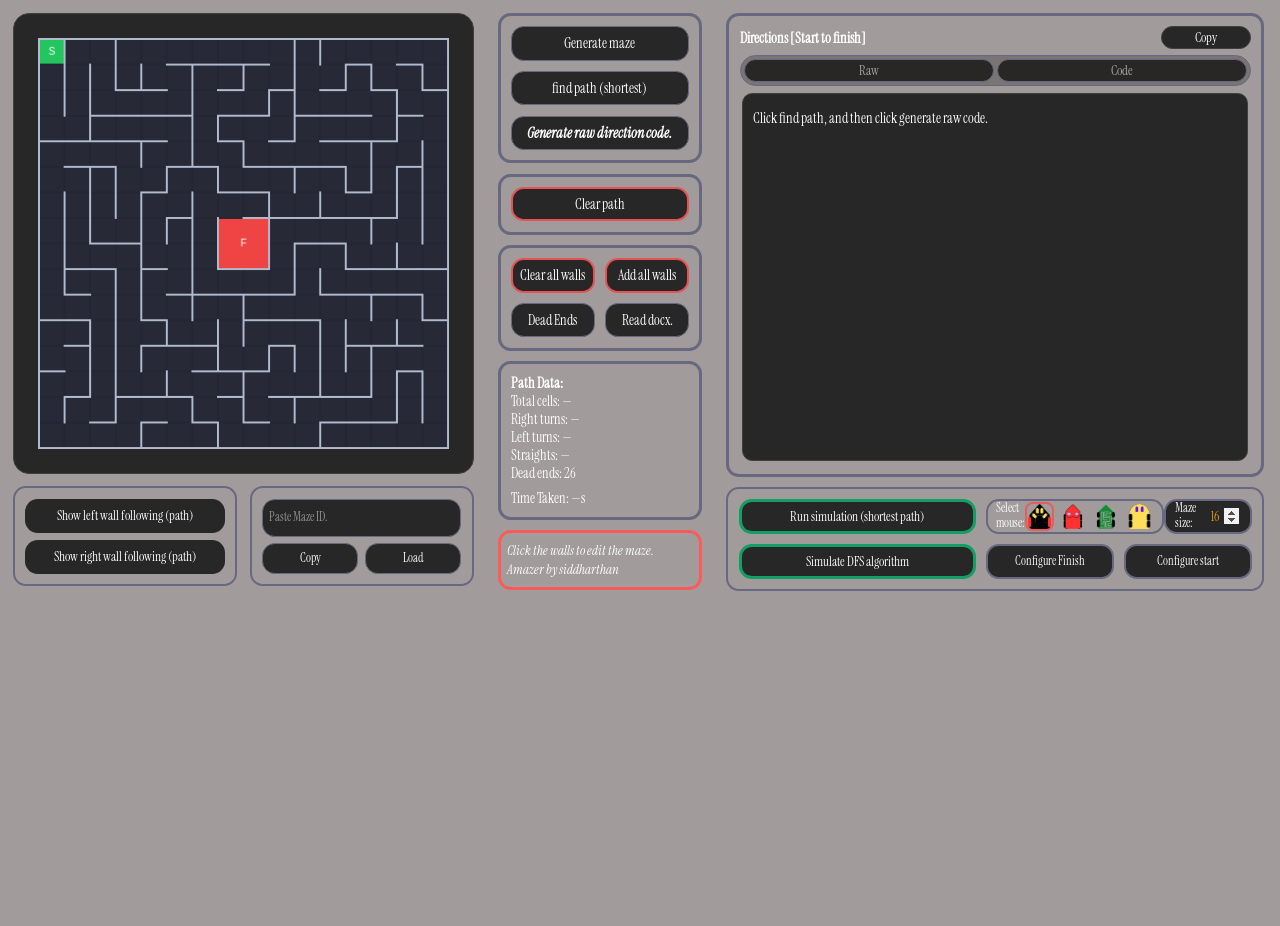
==== index.html @ bfee351d "(commit89) Added MazeSize function to allow the user to change the size of the maze." ====
<html>
<head>
    <title>Amazer</title>
    <link rel="preconnect" href="https://fonts.googleapis.com">
    <link rel="preconnect" href="https://fonts.gstatic.com" crossorigin>
    <link href="https://fonts.googleapis.com/css2?family=Instrument+Serif:ital@0;1&display=swap" rel="stylesheet">
    <style>
        body 
        {
            margin: 0;
            padding: 1vw;
            font-family: sans-serif;
            background: #a19b9b;
            height: 100vh;
            overflow: hidden;
            /* cursor: url(photos/cursor/cursor.cur), auto; */
        }

        .box 
        {
            width: 36vw;
            height: 36vw;
            aspect-ratio: 1;
            /* margin-left: 2rem; */
            border-radius: 16px;
            border: 1px solid #3f3f3f;
            background: #272727;
            padding: 1.5rem;
            box-sizing: border-box;
            display: flex;
            align-items: center;
            justify-content: center;
            /* cursor: crosshair; */
            color: #a1f06c;
        }

        canvas
        {
            cursor: crosshair;
        }

        .btn-group
        {
            display: flex;
            flex-direction: column;
            gap: 0.8vw;
            border: 3px solid #686981;
            border-radius: 1vw;
            padding: 0.8vw;
        }

        button 
        {
            width: 100%;
            height: 2.7vw; /* adjusted================================= */


            margin-right: 0;
            border-radius: 1vw;
            color: rgb(255, 255, 255);
            font-size: 1.1vw;
            font-family: Instrument Serif; 
            border: 1px solid #686981;
            background: #272727;
        }

        button:hover 
        {
            cursor: pointer;
            background: #242323;
        }

        .layout 
        {
            display: flex;
            flex-direction: row;
            align-items: flex-start;
            gap: 24px;
        }

        .side 
        {
            display: flex;
            flex-direction: column;
            flex-shrink: 0;
            gap: 0.8vw;
            width: 16vw; 
        }
        .info-box
        {
            color: #ffffff;
            font-family: Instrument Serif;
            font-size: 1.1vw;
            border: 3px solid #686981;
            border-radius: 1vw;
            padding: 0.8vw;
            /* display: flex; */
            /* justify-content: space-between; */
        }
        .dir-box
        {
            color: #ffffff;
            font-family: Instrument Serif;
            font-size: 1.1vw;
            border: 3px solid #686981;
            border-radius: 1vw;
            padding: 0.8vw;
            width: 42vw;
            height: 20vw; 
            overflow-y: auto;
            display: flex;
            flex: 1;
            min-width: 0;
            flex-direction: column;
            box-sizing: border-box;
            /* max-height: 80vh; */
            align-self: flex-start;
        }

        .dir-toggle
        {
            display:flex;
            background: #30303059;
            border-radius: 20px;
            border: 1px solid #686981;
            padding: 3px;
            gap: 3px;
            margin-top: 0.5vw;
        }

        .toggle-btn
        {
            flex: 1;
            height: 1.8vw;
            font-size: 1vw;
            border-radius: 20px;
            border: 1px solid #686981;
            background:#292626;
            color: #aaaaaafb;
            cursor: pointer;
        }
        /* .toggle-btn.active
        {
            background: #353433;
            color: #ffffff;
        } */

        .dir-inner
        {
            margin: 0.5vw 0.2vw 0.2vw 0.2vw;
            border: 1px solid #3f3f3f;
            border-radius: 0.8vw;
            padding: 0.8vw;
            /* height: 26vw; */
            flex: 1;
            overflow-y: auto;
            line-height: 2;
            min-height: 27vw;
            max-height: 27vw;
            background: #272727;
        }

        .copy-btn
        {
            height: 1.8vw;
            width: 7vw;
            font-size: 1vw;
            font-family: Instrument Serif;
            border-radius: 967px;
            border: 1px solid #3f3f3f;
            background:#272727;
            color: #ffffff;
            cursor: pointer;
            margin-right:0;
        }
        .copy-btn:hover
        {
            background: #292626;
        }

        .box
        {
          width: 36vw;
          height: 36vw;
        }

        .bottom-box
        {
            width: auto;
            height: auto;
            border-radius: 1vw;
            border: 2px solid #686981;
            background: #27272700;
            color: #ffffff;
            font-family: Instrument Serif;
            font-size: 1.1vw;
            padding: 0.8vw;
            box-sizing: border-box;
            margin-left: 0;
            display: flex;
            flex-direction: column;
            flex: 1;
            gap: 0.5vw;
        }

        .mazeid-box
        {
            display: flex;
            gap: 0.2vw;
            /* flex-direction: column; */
            align-items: center;
        }

        .mazeid-buttons
        {
            display: flex;
            gap: 0.5vw;
            width: 100%;
        }
        .mazeid-buttons .mazebtn
        {
            flex: 1;
        }

        #mazeIdInput
        {
            flex: 1;
            padding: 0.5vw;
            background: #272727;
            border: 1px solid #686981;
            border-radius: 1vw;
            color: #ffffff;
            font-family: Instrument Serif;
            font-size: 0.9vw;
            box-sizing: border-box;
        }
        #mazeidinput::placeholder
        {
            color: #949494;
        }
        .mazebtn
        {
            height: 2.4vw ;
            padding: 0 0.8vw;
            background:#272727;
            border: 1px solid #686981;
            border-radius:1vw;
            color: #ffffff;
            font-size: 0.9vw;
            cursor: pointer;
            white-space: mowrap;
        }
        .mazebtn:hover
        {
            color: #cec9c9;
            background: #2b2929;
        }

        .mouseSelect
        {
           width: 100%;
           height: auto;
           min-height: 2.7vw;
           max-height: 2.7vw;
           border: 2px solid #686981;
           border-radius: 1vw;
           display: flex;
           align-items:center;
           justify-content: space-between;
           padding: 0.4vw 0.6vw;
           box-sizing: border-box;
           font-family: Instrument Serif;
           font-size: 0.9vw;
           color: white;
        }

        .mazeSizeBox
        {
            flex:1;
            height: 2.7vw;
            border: 2px solid #686981;
            border-radius: 1vw;
            display: flex;
            align-items: center;
            justify-content: space-between;
            padding: 0.4vw 0.7vw;
            box-sizing: border-box;
            font-family: Instrument Serif;
            font-size: 0.9vw;
            color: white;
            background: #272727;
        }
        #mazeSizeInput
        {
            width: 3.5vw;
            background: transparent;
            border: none;
            outline: none;
            color: #eca221;
            font-family: Instrument Serif;
            font-size: 1vw;
            text-align: center;
        }

        #mazeSizeInput
        {
            width: 3.5vw;
            background: transparent;
            border: none;
        }

        #mazeSizeInput::-webkit-inner-spin-button, #mazeSizeInput::-webkit-outer-spin-button
        {
            opacity: 1;
        }

        .mouse-options
        {
            display: flex;
            gap: 0.3vw;
        }

        .mouse-option
        {
            height: 2vw;
            width: 2vw;
            object-fit: contain;
            border-radius: 0.5vw;
            border: 2px solid #27272700;
            cursor: pointer;
            background: #a19b9b00;
            /* box-sizing: border-box; */
        }

        .mouse-option:hover
        {
            border: 2px solid #7c7c91;
        }
        
        .mouse-option.active
        {
             border: 2px solid #e75d5d; 
             border-radius: 0.6vw; 
            /* height: 4vw; */
            /* width: 4vw; */
            /* border-bottom: 3px solid #e75151; */
        }

    </style>
</head>

<body>
    <div class="layout">
       <div style="display: flex; flex-direction: column; gap: 1vw;">
        <div class="box">
            <canvas id="cv"></canvas>
        </div>
        <div style="display: flex; flex-direction: row; gap: 1vw;">
            <div class="bottom-box" style="flex: 1;">
                <button onclick="stopDFS = true; pathCells=[]; isanimating = false; simulateLeftwallFollowingAlgorithm()" style="width: 100%; font-size: 1vw; border: none; color: #ffffff; background:#272727; ">Show left wall following (path)</button>
                <button onclick="stopDFS = true; pathCells=[]; isanimating = false; simulateRightwallFollowingAlgorithm()" style="width: 100%; font-size: 1vw; border: none; color: #ffffff; background:#272727; ">Show right wall following (path)</button>
                <!-- <button onclick="runPathAnime()" style="width: 100%; font-size: 1vw; border: none; color: #ffffff; background:#272727; ">Run simulation (shortest path)</button> -->
            </div>
            <div class="bottom-box" style="flex: 1;">
                <input type="text" id="mazeIdInput" placeholder="Paste Maze ID." style="width: 100%; padding: 0.5vw; background: #272727; border: 1px solid #686981; border-radius: 1vw; color: #ffffff; font-family: Instrument Serif; font-size: 0.9vw; box-sizing: border-box;">
                <div style="display: flex; gap: 0.5vw; border-radius: 1vw;">
                    <button class="mazebtn" onclick="copymazeID()" style="flex: 1;">Copy</button>
                    <button class="mazebtn" onclick="loadmazeID()" style="flex: 1;">Load</button>
                </div>
            </div>
        <!-- </div> -->
       </div>
        </div>
        <div class="side">

        <div class= "btn-group">
            <button onclick="stopDFS = true; resetStats(); generate() ">Generate maze</button>
            <button onclick="stopDFS = true; leftFollowPath=[]; solve()">find path (shortest)</button>
            <button onclick="showDirections(dirMode)"><b><i>Generate raw direction code.</i></b></button>
        </div>

        <div class = "btn-group">    
            <button style="border: 2px solid #e75151" onclick="pathCells=[]; stopDFS = true; isanimating = false; animationPathind = 0; leftFollowPath= []; resetStats(); draw();">Clear path</button>
        </div>

        <div class="btn-group">  
            <div style="display:grid; grid-template-columns:1fr 1fr; gap:0.8vw;">
               <button style="width:100%; min-width:0; border: 2px solid #e75151;" onclick="stopDFS = true; clearAllWalls()">Clear all walls</button>
               <button style="width:100%; min-width:0; border: 2px solid #e75151" onclick="stopDFS = true; addAllWalls()">Add all walls</button>
               <button style="width:100%; min-width:0;" onclick="stopDFS = true; toggleDeadEnds()">Dead Ends</button>
               <button style="width:100%; min-width:0;" onclick="window.open('https://github.com/siddharthan-pradeep07/Amazer/blob/main/README.md', '_blank')">Read docx.</button>
            </div>
        </div>

            <div class="info-box">
                <B>Path Data:</B>
                <div>Total cells:<span id="sCells"> —</span></div>
                <div>Right turns:<span id="sRight"> —</span></div>
                <div>Left turns:<span id="sLeft"> —</span></div>
                <div>Straights:<span id="sStraight"> —</span></div>
                <div>Dead ends: <span id="sDeadEnds"> —</span></div>
                <div style=" padding-top: 0.5vw">Time Taken: <span id="sTime">—</span>s</div>
            </div>

        <div class="info-box" style="padding: 0.5vw; font-size: 1vw; border: 3px solid #ff5a5a;">  
            <p style="margin: 0.2vw 0;"><i>Click the walls to edit the maze.</i></p>
            <p style="margin: 0.2vw 0;"><i>Amazer by siddharthan</i></p>
        </div>

        </div>

       <div style="display: flex; flex-direction: column; gap: 0.8vw;">
           <div class="dir-box" id="dirbox">
             <div style="display:flex; justify-content:space-between; align-items:center;">
                 <b>Directions [Start to finish]</b>
                 <button class="copy-btn" onclick="copyDirections()">Copy</button>
             </div>
             <div class="dir-toggle">
                <button class="toggle-btn active" id="btnRaw" onclick= "switchMode('raw')">Raw</button>
                <button class="toggle-btn" id="btnCode" onclick= "switchMode('code')">Code</button>
             </div>
             <div class="dir-inner" id="dirContent">
                Click find path, and then click generate raw code.
            </div>
           </div>

           <div class="bottom-box" style="flex: 0; width: 42vw;">
               <div style="display: grid; grid-template-columns: 1fr 1fr; gap: 0.8vw;">
                    <button onclick="runPathAnime(); stopDFS = true;" style="width: 100%; font-size: 1vw; border: 3px solid #129e64; color: #ffffff; background:#272727; height: 2.7vw; border-radius: 1vw;">Run simulation (shortest path)</button>
                    <!-- <button onclick="" style="width: 100%; font-size: 1vw; border: 2px solid #686981; color: #ffffff; background:#27272700; height: 2.7vw; border-radius: 1vw;">Maze size:</button> -->
                     <div style = "display:flex; gap:0.8;">
                     <div class="mouseSelect" style="flex:1;">
                        <span>Select mouse:</span>
                        <div class="mouse-options">
                            <img src="photos/mice_images/mousev3.png" class="mouse-option active" onclick="selectMouse(0)">
                            <img src="photos/mice_images/mousev4.png" class="mouse-option" onclick="selectMouse(1)">
                            <img src="photos/mice_images/mousev2.png" class="mouse-option" onclick="selectMouse(2)">
                            <img src="photos/mice_images/mousev1.png" class="mouse-option" onclick="selectMouse(3)">
                        </div>
                     </div>

                     <div class="mazeSizeBox">
                        <span>Maze size:</span>
                        <input 
                           type="number"
                           id="mazeSizeInput"
                           min="3"
                           max="20"
                           value="16"
                           onchange="updateMazeSize(this.value)">
                     </div>
                     </div>

                    <button onclick="simulateBFS()" style="width: 100%; font-size: 1vw; border: 3px solid #129e64; color: #ffffff; background:#272727; height: 2.7vw; border-radius: 1vw;">Simulate DFS algorithm</button>
                    <!-- <button onclick="toggleConfigureFinishCells(); resetStats();" style="width: 100%; font-size: 1vw; border: 2px solid #686981; color: #ffffff; background:#272727; height: 2.7vw; border-radius: 1vw;" id="configFinishBtn">Configure finish cells.</button>f -->
                    <div style="display:flex; gap:0.8vw;">
                        <button onclick="toggleConfigureFinishCells(); resetStats();" style="flex:1; font-size: 0.9vw; border: 2px solid #686981; color: #ffffff; background: #272727; height: 2.7vw; border-radius: 1vw;" id ="configFinishBtn">Configure Finish</button>
                        <button onclick="toggleConfigureStartCell(); resetStats();" style="flex:1; font-size: 0.9vw; border: 2px solid #686981; color: #ffffff; background:#272727; height: 2.7vw; border-radius: 1vw;" id="configStartBtn">Configure start</button>
                    </div> 
                </div>
            </div> 
       </div>

    </div>

    <script>
        let N = 16;
        const CELL = 26, W = 2;
        const SZ = N * CELL + W;
        const cv = document.getElementById('cv');
        cv.width = SZ; cv.height = SZ;
        const ctx = cv.getContext('2d');

        function resize() 
        {
            const box = cv.parentElement;
            const style = getComputedStyle(box);
            const padX = parseFloat(style.paddingLeft) + parseFloat(style.paddingRight);
            const padY = parseFloat(style.paddingTop) + parseFloat(style.paddingBottom);
            const size = Math.min(box.clientWidth - padX, box.clientHeight - padY);
            cv.style.width = size + 'px';
            cv.style.height = size + 'px';
        }

        resize();
        window.addEventListener('resize', resize);

        const hWalls = Array.from({ length: N + 1 }, () => Array(N).fill(true));
        const vWalls = Array.from({ length: N }, () => Array(N + 1).fill(true));

        let pathCells = [];

        function solve() {
            isanimating = false;
            animationPathind = 0;
            const finish = usingCustomFinish ? finishCells : defaultFinishCells;
            const prev = Array.from({ length: N }, () => Array(N).fill(null));
            const seen = Array.from({ length: N }, () => Array(N).fill(false));
            const q = [[startCell[0], startCell[1]]];
            seen[startCell[0]][startCell[1]] = true;

            while (q.length) {
                const [r, c] = q.shift();
                if (finish.has(r * N + c)) {
                    const path = [];
                    let cur = [r, c];
                    while (cur) 
                    {
                        path.unshift(cur); cur = prev[cur[0]][cur[1]];
                    }
                    pathCells = path;
                    
                    const s = analyzePathStats(path);
                    document.getElementById('sCells').textContent = path.length;
                    document.getElementById('sRight').textContent = s.right;
                    document.getElementById('sLeft').textContent = s.left;
                    document.getElementById('sStraight').textContent = s.straight;
                    time();
                    draw();
                    return;
                }
                for (const [nr, nc, open] of 
                [
                    [r - 1, c, !hWalls[r][c]],
                    [r + 1, c, !hWalls[r + 1][c]],
                    [r, c - 1, !vWalls[r][c]],
                    [r, c + 1, !vWalls[r][c + 1]],
                ]) {
                    if (nr < 0 || nr >= N || nc < 0 || nc >= N || !open || seen[nr][nc]) continue;
                    seen[nr][nc] = true; prev[nr][nc] = [r, c]; q.push([nr, nc]);
                }
            }
            pathCells = [];
            draw();
        }

            let dirMode = 'raw';

            function switchMode(mode)
            {
                dirMode = mode;
                document.getElementById('btnRaw').classList.toggle('active', mode === 'raw');
                document.getElementById('btnCode').classList.toggle('active', mode === 'code');
                showDirections(dirMode);
            }

            function showDirections(mode)
            {
                if (pathCells.length < 2)
                {
                    document.getElementById('dirContent').innerHTML = 'First click "find path (shortest)" ';
                    return;
                }
                const tm =
                {
                    N: { E: 'right', W: 'left', N: 'straight', S: 'straight' },
                    E: { S: 'right', N: 'left', E: 'straight', W: 'straight' },
                    W: { N: 'right', S: 'left', W: 'straight', E: 'straight' },
                    S: { W: 'right', E: 'left', S: 'straight', N: 'straight' },
                };

                function dir(a, b) 
                {
                    const dr = b[0]-a[0], dc = b[1]-a[1];
                    return dr<0?'N':dr>0?'S':dc>0?'E':'W';
                }
                const steps = ['straight'];
                   for (let i = 1; i < pathCells.length - 1; i++) 
                {
                   const d1 = dir(pathCells[i-1], pathCells[i]);
                   const d2 = dir(pathCells[i], pathCells[i+1]);
                   steps.push(tm[d1]?.[d2] || 'straight');
                }
                steps.push('straight');


                if(mode=== 'raw')
                {
                    const raw = steps.map((s,i) => `${i+1}. ${s}`).join('<br>');
                    document.getElementById('dirContent').innerHTML = raw;
                }
                else
                {
                    const arr = steps.map(s => `"${s}"`).join(', ');
                    const code =
                    `const char* DIRECTIONS[] = {\n  ${arr}\n};\nconst int TOTAL_STEPS = ${steps.length};\nint currentStep = 0;\nbool directionMode = true;\n//paste this snipet in your code to run the exact directions.`;            // Used claude for getting the c++ code.
                         document.getElementById('dirContent').innerHTML =
                              `<pre style="font-size:0.9vw; white-space:pre-wrap; color:#eca221;">${code}</pre>`;
                }
            }

        let leftFollowPath = [];
        let animationPathind = 0;
        let isanimating = false;
        let stopDFS = false;
        let shouldhidethemouse = false;

        let configuringFinishCells = false;
        let configuringStartCell = false;

        let finishCells = new Set();
        let usingCustomFinish = false;

        let startCell = [0,0];

        const defaultFinishCells = new Set([[7,7],[7,8],[8,7],[8,8]].map(([r,c]) => r * N + c));
        //const mouseImage = new Image();
        //mouseImage.src = 'photos/Micro-mouse-design-amazer-removebg-preview.png';
        const mouseImages = 
        [
            'photos/mice_images/mousev3.png',
            'photos/mice_images/mousev4.png',
            'photos/mice_images/mousev2.png',
            'photos/mice_images/mousev1.png'
        ];
        let selectMouseIndex = 0;

        const mouseImage = new Image();
        mouseImage.src = mouseImages[selectMouseIndex];

        function selectMouse(index)
        {
            selectMouseIndex = index;
            mouseImage.src = mouseImages[index];

            document.querySelectorAll('.mouse-option').forEach((el, i) =>
            {
                el.classList.toggle('active', i === index);
            });
        }

        function runPathAnime()
        {
            pathCells = [];
            animationPathind = 0;
            isanimating = false;
            leftFollowPath = [];
            solve();

            if (pathCells.length < 2) return;

            isanimating = true;
            animationPathind = 0;
            const animeSpeed = 48;

            function animateStep()
            {
                if(animationPathind < pathCells.length)
                {
                    animationPathind++;
                    draw();
                    setTimeout(animateStep, animeSpeed);
                }
                else
                {
                    isanimating = false;
                }
            }
            animateStep();
        }

        function simulateLeftwallFollowingAlgorithm() //scariest function.
        {
            leftFollowPath = [];
            let r = startCell[0], c = startCell[1];
            let facing = 'E'; 
            const visited = new Set();
            visited.add(`${r},${c}`);
            leftFollowPath.push([r,c]);

            const dirs = {E: [0,1], S:[1,0], W:[0,-1], N:[-1,0]};
            const left = {E:'N', N:'W', W:'S', S:'E'};     // used claude
            const right = {E:'S', S:'W', W:'N', N:'E'};    // ^^^^^
            const turnAround = {E:'W', W:'E', N:'S', S:'N'};

            //finish area config
            const finisharea = finishCells.size > 0 ? finishCells : defaultFinishCells;

            for (let i = 0; i < 10000; i++)
            {
                if(finisharea.has(r * N +c))
                {
                    leftFollowPath.push([r,c]);
                    draw();
                    return;
                }

                const tryDirs = 
                [
                    left[facing],
                    facing, 
                    right[facing],
                    turnAround[facing]                  
                ];
                let found = false;
                for(const nextFace of tryDirs)
                {
                    const [dr, dc] = dirs[nextFace];
                    const nr = r + dr, nc = c + dc;

                   if (nr < 0 || nr >= N || nc < 0 || nc >= N) continue;
                   if(canMove(r,c,nr,nc)===false) continue;
            
                       r = nr;
                       c = nc;
                       //leftFollowPath.push([r,c]);
                       facing = nextFace;

                    //    if (!visited.has(`${r},${c}`))
                    //    {
                    //       visited.add(`${r},${c}`);
                    //       leftFollowPath.push([r,c]);
                    //    }
                    //    else if (r===0 && c === 0)
                    //    {
                    //         draw();
                    //         return;
                    //    }                       
                       leftFollowPath.push([r,c]);
                       found = true;
                       break;
                }  
                if(!found) break; 
            }
            draw();
        }   
        
        function simulateRightwallFollowingAlgorithm()
        {
            leftFollowPath=[];
            isanimating = false;
            animationPathind = 0;
            let r = startCell[0], c = startCell[1];
            let facing = 'E';
            const visited = new Set();
            visited.add(`${r},${c}`);
            leftFollowPath.push([r,c]);

            const dirs = {E: [0,1], S:[1,0], W:[0,-1], N:[-1,0]};
            const left = {E:'N', N:'W', W:'S', S:'E'};
            const right = {E:'S', S:'W', W:'N', N:'E'};
            const turnAround = {E:'W', W:'E', N:'S', S:'N'};

            const finisharea = finishCells.size > 0 ? finishCells : defaultFinishCells;

            for (let i = 0; i < 10000; i++)
            {
                if(finisharea.has(r * N +c))
                {
                    leftFollowPath.push([r,c]);
                    draw();
                    return;
                }

                const tryDirs = 
                [
                    right[facing],    // Changed to right first
                    facing, 
                    left[facing],     // Changed to left second
                    turnAround[facing]                  
                ];
                let found = false;
                for(const nextFace of tryDirs)
                {
                    const[dr,dc] = dirs[nextFace];
                    const nr =r + dr, nc = c + dc;

                    if(nr < 0 || nr >= N || nc < 0 || nc >= N) continue;
                    if(canMove(r,c,nr,nc) === false) continue;

                    r = nr;
                    c = nc;
                    facing = nextFace;
                    leftFollowPath.push([r,c]);
                    found = true;
                    break;
                }
                if(!found) break;
            } 
            draw();   
        }
    
        

        function canMove(r1,c1,r2,c2)
        {
            if (r2 < r1) return !hWalls[r1][c1];
            if (r2 > r1) return !hWalls[r1+1][c1];
            if (c2 < c1) return !vWalls[r1][c1];
            if (c2 > c1) return !vWalls[r1][c1+1];
            return false;
        }

        function simulateBFS()
        {
            stopDFS = false;
            pathCells = [];
            leftFollowPath = [];
            isanimating = false;
            animationPathind= 0;

            const finish = usingCustomFinish ? finishCells : defaultFinishCells;
            const visited = Array.from({ length: N}, () => Array(N).fill(false));
            //const parent = Array.from({ length: N}, () => Array(N).fill(null));

            const stack = [startCell];
            visited[startCell[0]][startCell[1]] = true;
            leftFollowPath.push([startCell[0], startCell[1]]);

            let paused = false;

            function DFSstep()
            {
                if(!stack.length || stopDFS)
                {
                    stopDFS = false;
                    draw();
                    return;
                }

                const [r,c] = stack[stack.length - 1];

                if(finish.has(r*N + c))
                {
                    shouldhidethemouse = true;
                    draw();
                    setTimeout(() =>
                    {
                        //leftFollowPath = [];
                        shouldhidethemouse = false;
                        draw();
                    }, 2000);
                    return;
                }
                let found = false;
                for(const [nr,nc,open] of
                [
                    [r - 1, c, !hWalls[r][c]],
                    [r + 1, c, !hWalls[r + 1][c]],
                    [r, c- 1, !vWalls[r][c]],
                    [r, c+ 1, !vWalls[r][c + 1]],
                ])
                {
                    if (nr < 0 || nr >= N || nc < 0 || nc >= N || !open || visited[nr][nc]) continue;
                    visited[nr][nc] = true;
                    leftFollowPath.push([nr, nc]);
                    stack.push([nr,nc]);
                    found = true;
                    break;
                }
                if(!found)
                {
                    stack.pop();
                    if(leftFollowPath.length > 1) leftFollowPath.pop();
                }

                // for(const [nr,nc,open] of 
                // [
                //     [r - 1, c, !hWalls[r][c]],
                //     [r + 1, c, !hWalls[r + 1][c]],
                //     [r, c- 1, !vWalls[r][c]],
                //     [r, c+ 1, !vWalls[r][c + 1]],
                // ])
                // {
                //  if (nr < 0 || nr >= N || nc < 0 || nc >= N || !open || visited[nr][nc]) continue;
                //  visited[nr][nc] = true;
                //  //parent[nr][nc] = [r, c];
                //  leftFollowPath.push([nr, nc]);
                //  stack.push([nr,nc]);
                // }
                draw();
                setTimeout(DFSstep, 160);
            }
          DFSstep();
        }
        

        function copyDirections()
        {
            const el = document.getElementById('dirContent');
            const text = el.innerText;
            navigator.clipboard.writeText(text).then(() =>
            {
                const btn = document.querySelector('.copy-btn');
                btn.textContent = 'code copied';
                setTimeout(() => btn.textContent = 'Copy', 1500);
            });
        }

        function resetStats() 
        {
            ['sCells', 'sRight', 'sLeft', 'sStraight'].forEach(id => 
            {
                document.getElementById(id).textContent = '—';
            });
        }

        function draw() 
        {
            ctx.fillStyle = '#232633'; // cell side clr
            ctx.fillRect(0, 0, SZ, SZ);

            for (let r = 0; r < N; r++)
                for (let c = 0; c < N; c++) 
                {
                    ctx.fillStyle = '#272a36'; // cell clr
                    ctx.fillRect(W + c * CELL, W + r * CELL, CELL - W, CELL - W);
                }
            ctx.fillStyle = '#b1bbcf'; // wall clr
            for (let r = 0; r <= N; r++)
                for (let c = 0; c < N; c++)
                    if (hWalls[r][c]) ctx.fillRect(W + c * CELL, r * CELL, CELL - W, W);

            for (let r = 0; r < N; r++)
                for (let c = 0; c <= N; c++)
                    if (vWalls[r][c]) ctx.fillRect(c * CELL, W + r * CELL, W, CELL - W);

            for (let r = 0; r <= N; r++)
                for (let c = 0; c <= N; c++)
                    ctx.fillRect(c * CELL, r * CELL, W, W);

            //start cell label green clr
            if(!configuringFinishCells && startCell[0] >= 0 && startCell[1] >= 0)
            {
               const sr = startCell[0];
               const sc = startCell[1];

               ctx.fillStyle = '#22c55e';
               ctx.fillRect
               (
                   W + sc * CELL,
                   W + sr * CELL,
                   CELL - W,
                   CELL - W
               );

                ctx.fillStyle = '#ffffff';
                ctx.font = 'Instrument Serif';
                ctx.textAlign = 'center';
                ctx.textBaseline = 'middle';

                ctx.fillText
               (
                   'S', 
                   W + sc * CELL + (CELL - W) / 2, 
                   W + sr * CELL + (CELL - W) / 2
               );
            }

            if(configuringFinishCells)
            {

                ctx.fillStyle = 'rgba(100, 100, 255, 0.03)';
                ctx.fillRect(0,0,SZ,SZ);

                for(let r = 0; r < N; r++)
                {
                    for(let c = 0; c < N; c++)
                    {
                        const key = r * N + c;
                        if(finishCells.has(key))
                        {
                            ctx.fillStyle = '#ef4444';
                            ctx.fillRect(W + c * CELL, W + r * CELL, CELL - W, CELL - W);
                        }
                    }
                }
                ctx.fillStyle = '#ffffff';
                ctx.font = '16px Instrument Serif';
                ctx.textAlign = 'center';
                ctx.fillText('Select your finish cells', SZ / 2, 20);

                // ctx.fillStyle = '#22c55e';
                // ctx.fillRect(W, W, CELL - W, CELL - W);
                // ctx.fillStyle = '#ffffff';
                // //ctx.textBaseline = 'middle';
                // ctx.fillText('S', W + (CELL - W) / 2, W + (CELL - W) / 2);
                const sr = startCell[0];
                const sc = startCell[1];

                if(sr >= 0 && sc >= 0)
                {
                    ctx.fillStyle = '#22c55e';

                    ctx.fillRect
                    (
                        W + sc * CELL,
                        W + sr * CELL,
                        CELL - W,
                        CELL - W
                    );

                    ctx.fillStyle = '#ffffff';

                    ctx.fillText
                    (
                    'S',
                     W + sc * CELL + (CELL - W) / 2,
                     W + sr * CELL + (CELL - W) / 2
                    );
                }
                return;
            }

            const finish = usingCustomFinish ? finishCells : defaultFinishCells;

            //const finish = new Set([[7, 7], [7, 8], [8, 7], [8, 8]].map(([r, c]) => r * N + c));

            
            let minR = Infinity, maxR = -Infinity;
            let minC = Infinity, maxC = -Infinity;

            for(let key of finish)
            {
                const r = Math.floor(key /N);
                const c = key % N;
                minR = Math.min(minR, r);
                maxR = Math.max(maxR, r);
                minC = Math.min(minC, c);
                maxC = Math.max(maxC, c); 
                //ctx.fillStyle = '#ef4444';
                //ctx.fillRect(c * CELL + 1, r * CELL + 1, CELL -1, CELL -1);
            }

            ctx.fillStyle = '#ef4444';
            ctx.fillRect
            (
                minC * CELL + W,
                minR * CELL + W,
                (maxC - minC + 1) * CELL - W,
                (maxR - minR + 1) * CELL - W
            );
            //ctx.fillRect(W + 7 * CELL, W + 7 * CELL, 2 * (CELL - W) + W, 2 * (CELL - W) + W); 
            ctx.fillStyle = '#ffffff';
            ctx.font = 'Instrument Serif';
            ctx.textAlign = 'center';
            ctx.textBaseline = 'middle';
            //ctx.fillText('F', W + 7 * CELL + (CELL - W + W), W + 7 * CELL + (CELL - W + W));

            let avgR = 0; 
            let avgC = 0;
            for (let key of finish)
            {
                avgR += Math.floor(key/N);
                avgC += key % N;
            }
            avgR /= finish.size;
            avgC /= finish.size;

            ctx.fillText
            (
                'F',
                W + avgC * CELL + (CELL - W) /2,
                W + avgR * CELL + (CELL - W) /2
            );


            if (pathCells.length > 1) 
            {
                ctx.save();
                ctx.strokeStyle = '#eca221';
                ctx.lineWidth = 1.4;
                ctx.lineJoin = ctx.lineCap = 'round';
                ctx.beginPath();
                const drawlimit = isanimating ? animationPathind : pathCells.length;
                for (let i = 0; i < drawlimit; i++) {
                    const x = W + pathCells[i][1] * CELL + (CELL - W) / 2;
                    const y = W + pathCells[i][0] * CELL + (CELL - W) / 2;
                    i === 0 ? ctx.moveTo(x, y) : ctx.lineTo(x, y);
                }
                ctx.stroke();
                ctx.restore();
            }

            if(leftFollowPath.length > 1)
            {
                ctx.save();
                ctx.strokeStyle = '#a1f06c';///////
                ctx.lineWidth = 1.2;
                ctx.lineJoin = ctx.lineCap = 'round';
                ctx.setLineDash([3,3]);
                ctx.beginPath();
                for (let i = 0; i < leftFollowPath.length; i++)
                {
                    const x = W + leftFollowPath[i][1]*CELL + (CELL-W)/2;
                    const y = W + leftFollowPath[i][0]*CELL + (CELL-W)/2;
                    i ===0? ctx.moveTo(x,y) : ctx.lineTo(x,y);
                }
                ctx.stroke();
                ctx.restore();

                if(leftFollowPath.length > 0)
                {
                    const lastind = leftFollowPath.length - 1;
                    const mouseX = W + leftFollowPath[lastind][1]*CELL + (CELL-W)/2;
                    const mouseY = W + leftFollowPath[lastind][0]*CELL + (CELL-W)/2;
                    const mouseSize = 25;

                    let rotation = 0;
                    if(leftFollowPath.length > 1)
                    {
                        const curr = leftFollowPath[lastind];
                        const prev = leftFollowPath[lastind - 1];
                        const dr = curr[0] - prev[0];
                        const dc = curr[1] - prev[1];

                        if(dr < 0) rotation = 0;
                        else if(dr>0) rotation = Math.PI;
                        else if(dc>0) rotation = Math.PI / 2;
                        else if(dc<0) rotation = 3 * Math.PI /2;
                    }

                    if(mouseImage.complete)
                    {
                        ctx.save();
                        ctx.translate(mouseX, mouseY);
                        ctx.rotate(rotation);
                        ctx.drawImage(mouseImage, -mouseSize/2, -mouseSize/2, mouseSize, mouseSize);
                        ctx.restore();
                    }
                    else
                    {
                       ctx.fillStyle = '#ffd000';
                       ctx.fillRect(mouseX - mouseSize/2, mouseY - mouseSize/2, mouseSize, mouseSize); 

                    }

                    // ctx.fillStyle = '#ffd000';
                    // ctx.fillRect(mouseX - mouseSize/2, mouseY - mouseSize/2, mouseSize, mouseSize);

                    // if(shouldhidethemouse && leftFollowPath.length === 0)
                    // {

                    // }

                }
            }

            if (showDeadEnds)
            {
                for(let r = 0; r < N; r++)
                {
                    for(let c = 0; c < N; c++)
                    {
                        if(isDeadEnd(r, c))
                        {
                            ctx.fillStyle = '#5b84cfb2';
                            ctx.fillRect(W + c*CELL, W + r*CELL, CELL-W, CELL-W);
                        }
                    }
                }
            }

            let deadEndCount = 0;
            for(let r = 0; r < N; r++)
               for(let c = 0; c < N; c++)
                  if (isDeadEnd(r,c)) deadEndCount++;
            document.getElementById('sDeadEnds').textContent = deadEndCount;       
        }

        function isAdjacenttoFinish(r,c)
        {
            const key = r* N + c;
            if(finishCells.has (key)) return true;

            const adjacent =
            [
                (r - 1) * N + c,
                (r + 1) * N + c,
                r * N + (c -1),
                r * N + (c + 1)
            ];

            return adjacent.some(k => finishCells.has(k));
        }

        function toggleConfigureFinishCells()
        {
            const btn = document.getElementById('configFinishBtn');

            if(configuringFinishCells)                                            //stop
            {
                configuringFinishCells = false;
                
                if(finishCells.size > 0)
                {
                    usingCustomFinish = true;

                    generate();
                    //lockCustomFinishWalls();
                }
                else
                {
                    usingCustomFinish = false;
                    finishCells = new Set(defaultFinishCells);
                }
                //document.getElementById('configFinishBtn').style.background = '#27272700';
                //document.getElementById('configFinishBtn').style.border = '2px solid #686981';
                btn.style.background = '#272727';
                btn.style.border = '2px solid #686981';
                btn.textContent = 'Configure finish cells.';
            }
            else                                                                  //start
            {
                configuringFinishCells = true;
                finishCells = new Set();
                usingCustomFinish = false;
                clearAllWalls();
                //document.getElementById('configFinishBtn').style.background = '#2b7a0f';
                //document.getElementById('configFinishBtn').style.border = '2px solid #4ade80';
                btn.style.background = '#fc444477';
                btn.style.border = '2px solid #686981';
                btn.textContent = 'Click again to implement';
            }
            draw();
        }

        function lockCustomFinishWalls()
        {
            if (finishCells.size === 0) return;

            for(let key of finishCells)
            {
                const r = Math.floor(key/N);
                const c = key % N;

                if(!finishCells.has((r-1) * N + c) && r > 0) //upper wall
                   hWalls[r][c] = true;
                else if (r > 0)
                   hWalls[r][c] = false;

                if(!finishCells.has((r+1) * N + c) && r < N -1)// lower wall
                   hWalls[r + 1][c] = true;
                else if (r < N -1)
                   hWalls[r +1][c] = false;
                
                if(!finishCells.has(r * N + (c -1)) && c > 0)//left side wall
                   vWalls[r][c] = true;
                else if(c>0)
                   vWalls[r][c] = false;
                
                if(!finishCells.has(r * N + (c + 1)) && c < N -1)//right side wall
                   vWalls[r][c +1] = true;
                else if(c < N - 1)
                   vWalls[r][c + 1] = false;        
            }
        }

        function resetFinishCells()
        {
            finishCells = new Set(defaultFinishCells);
            configuringFinishCells = false;
            document.getElementById('configFinishBtn').style.background = '#27272700';
            document.getElementById('configFinishBtn').style.border = '2px solid #686981';
            draw();
        }

        function toggleConfigureStartCell()
        {
            const btn = document.getElementById('configStartBtn');

            if(configuringStartCell)
            {
                configuringStartCell = false;

                btn.style.background = '#272727';
                btn.style.border = '2px solid #686981';
                btn.textContent = 'Configure start'
            }
            else
            {
                configuringStartCell = true;
                configuringFinishCells = false;

                pathCells = [];
                leftFollowPath = [];
                isanimating = false;
                animationPathind = 0;

                clearAllWalls();
                startCell = [-1, -1]

                btn.style.background = '#22c55e55';
                btn.style.border = '2px solid #686981';
                btn.textContent = 'Click a cell';
            }
            draw();
        }

        function clearAllWalls() 
        {
            for (let r = 0; r <= N; r++)
                for (let c = 0; c < N; c++)
                    if (r !== 0 && r !== N) hWalls[r][c] = false;

            for (let r = 0; r < N; r++)
                for (let c = 0; c <= N; c++)
                    if (c !== 0 && c !== N) vWalls[r][c] = false;


            isanimating = false;
            pathCells = [];
            leftFollowPath = [];
            animationPathind = 0;
            draw();
        }

        function addAllWalls()
        {
            for(let r = 1; r < N; r++)
               for(let c =0; c < N; c++)
                  hWalls[r][c] = true;

            for(let r = 0; r < N; r++)
               for(let c = 1; c < N; c++)
                  vWalls[r][c] = true; 
            
            isanimating = false;
            pathCells = [];
            leftFollowPath = [];
            animationPathind = 0;      
            draw();      
        }

        function updateMazeSize(value)
        {
            value = parseInt(value);

            if(isNaN(value)) return;
            if(value < 3) value = 3;
            if(value > 20) value = 20;

            N = value;
            location.reload();
        }

        function lockFinishWalls() 
        {
            hWalls[7][7] = true; hWalls[7][8] = true;
            hWalls[9][7] = true; hWalls[9][8] = true;
            vWalls[7][7] = true; vWalls[7][9] = true;
            vWalls[8][7] = true; vWalls[7][7] = true;
            hWalls[8][7] = false; hWalls[8][8] = false;
            vWalls[7][8] = false; vWalls[8][8] = false;
        }

        function getFinishedborders()
        {
            const borders = [];

            for(let key of finishCells)
            {
                const r = Math.floor(key/N);
                const c = key % N;
                
                if (r > 0 && !finishCells.has((r - 1) * N + c))
                {
                    borders.push({ type: 'h', r: r, c: c });
                }
                
                if (r < N - 1 && !finishCells.has((r + 1) * N + c))
                {
                    borders.push({ type: 'h', r: r + 1, c: c });
                }    

                if (c > 0 && !finishCells.has(r * N + (c - 1)))
                {
                    borders.push({ type: 'v', r: r, c: c });
                }    

                if (c < N - 1 && !finishCells.has(r * N + (c + 1)))
                {
                    borders.push({ type: 'v', r: r, c: c + 1 });
                }    
            }
            return borders;
        }

        function generate() 
        {
            pathCells = [];
            isanimating = false;
            leftFollowPath = [];
            animationPathind = 0;
            for (let r = 0; r <= N; r++) for (let c = 0; c < N; c++) hWalls[r][c] = true;
            for (let r = 0; r < N; r++) for (let c = 0; c < + N; c++) vWalls[r][c] = true;
            const visited = Array.from({ length: N }, () => Array(N).fill(false));
            //[[7, 7], [7, 8], [8, 7], [8, 8]].forEach(([r, c]) => visited[r][c] = true);
            const finish = usingCustomFinish ? finishCells : defaultFinishCells;

            for(let key of finish)
            {
                const r = Math.floor(key /N);
                const c = key % N;
                visited[r][c] = true;
            }
            const stack = [[startCell[0], startCell[1]]];
            visited[startCell[0]][startCell[1]] = true;
            leftFollowPath.push([startCell[0], startCell[1]]);
            const dirs = [[0, 1], [1, 0], [0, -1], [-1, 0]];

            while (stack.length) {
                const [r, col] = stack[stack.length - 1];
                const sh = dirs.slice().sort(() => Math.random() - 0.5);
                let moved = false;
                for (const [dr, dc] of sh) {
                    const nr = r + dr, nc = col + dc;
                    if (nr >= 0 && nr < N && nc >= 0 && nc < N && !visited[nr][nc]) 
                    {
                        visited[nr][nc] = true;
                        if (dr === 0) vWalls[r][dc > 0 ? col + 1 : col] = false;
                        else hWalls[dr > 0 ? r + 1 : r][col] = false;
                        stack.push([nr, nc]);
                        moved = true; break;
                    }
                }
                if (!moved) stack.pop();
            }

            //lockFinishWalls();

            if(usingCustomFinish)
            {
                lockCustomFinishWalls();
            }
            else
            {
                lockFinishWalls();
            }

            // const borders =
            //     [
            //         { type: 'h', r: 7, c: 7 }, { type: 'h', r: 7, c: 8 },
            //         { type: 'h', r: 9, c: 7 }, { type: 'h', r: 9, c: 8 },
            //         { type: 'v', r: 7, c: 7 }, { type: 'v', r: 7, c: 9 },
            //         { type: 'v', r: 8, c: 7 }, { type: 'v', r: 8, c: 9 },
            //     ].sort(() => Math.random() - 0.5);

            // const entryWall = borders[0];

            // if (entryWall.type === 'h') hWalls[entryWall.r][entryWall.c] = false;
            // else vWalls[entryWall.r][entryWall.c] = false;

            const borders = getFinishedborders().sort(() => Math.random() - 0.5);

            if (borders.length > 0)
            {
                const entryWall = borders[0];

                if(entryWall.type === 'h')
                {
                    hWalls[entryWall.r][entryWall.c] = false;
                }
                else
                {
                    vWalls[entryWall.r][entryWall.c] = false;
                }
            }



            draw();
        }

        function analyzePathStats(path) 
        {
            const tm =
            {
                N: { E: 'right', W: 'left', N: 'straight', S: 'straight' },
                E: { S: 'right', N: 'left', E: 'straight', W: 'straight' },
                W: { N: 'right', S: 'left', W: 'straight', E: 'straight' },
                S: { W: 'right', E: 'left', S: 'straight', N: 'straight' },
            };

            function dir(a, b) 
            {
                const dr = b[0] - a[0], dc = b[1] - a[1];
                return dr < 0 ? 'N' : dr > 0 ? 'S' : dc > 0 ? 'E' : 'W';
            }
            let right = 0, left = 0, straight = 0;
            for (let i = 1; i < path.length - 1; i++) {
                const t = tm[dir(path[i - 1], path[i])]?.[dir(path[i], path[i + 1])] || 'straight';
                if (t === 'right') right++;
                else if (t === 'left') left++;
                else straight++;
            }
            return { right, left, straight };
        }

        let showDeadEnds = false;

        function toggleDeadEnds()
        {
            showDeadEnds = !showDeadEnds;
            draw();
        }

        function isDeadEnd(r, c)
        {
            if (r === startCell[0] && c === startCell[1]) return false;
            // const fc = Math.floor(N/2) - 1;
            // const fr = Math.floor(N/2) - 1;
            // if ((r === fr || r === fr+1) && (c ===fc || c === fc+1)) return false;
            const finish = usingCustomFinish ? finishCells : defaultFinishCells;
            if (finish.has(r*N+c)) return false;
            let openCount = 0;
            if (!hWalls[r][c]) openCount++;
            if (!hWalls[r+1][c]) openCount++;
            if (!vWalls[r][c]) openCount++;
            if (!vWalls[r][c+1]) openCount++;
            return openCount=== 1;
        }

        cv.addEventListener('click', e => 
        {
            const rect = cv.getBoundingClientRect();
            const mx = (e.clientX - rect.left) * (cv.width / rect.width);
            const my = (e.clientY - rect.top) * (cv.height / rect.height);
            const T = 7;

            if(configuringStartCell)
            {
                for(let r = 0; r < N; r++)
                {
                    for(let c =0; c < N; c++)
                    {
                       const cellX = W + c * CELL + (CELL-W)/2;
                       const cellY = W + r * CELL + (CELL-W)/2;
                       const cellSize = (CELL-W)/2;

                       if(mx >= cellX - cellSize && mx <= cellX + cellSize && my >= cellY - cellSize && my <= cellY + cellSize)
                       {
                        startCell = [r,c];

                        configuringStartCell = false;

                        const btn = document.getElementById('configStartBtn');

                        btn.style.background = '#272727';
                        btn.style.border = '2px solid #686981';
                        btn.textContent = 'Configure start'

                        // draw();
                        generate();
                        return;
                       }
                    }
                }
            }

            if(configuringFinishCells)
            {
                for(let r = 0; r < N; r++)
                {
                    for(let c = 0; c < N; c++)
                    {
                        const cellX = W + c * CELL + (CELL-W)/2;
                        const cellY = W + r * CELL + (CELL -W)/2;
                        const cellSize = (CELL -W) /2;     

                        if(mx >= cellX - cellSize && mx <= cellX + cellSize && my >= cellY - cellSize && my <= cellY + cellSize)
                        {
                          const key = r * N + c;

                          if(finishCells.size === 0 || isAdjacenttoFinish(r,c))
                          {
                            if(finishCells.has(key))
                            {
                                finishCells.delete(key);
                            }
                            else
                            {
                                finishCells.add(key);
                            }
                            draw();
                          }
                          return;
                        }
                    }
                }
                return;
            }

            for (let r = 1; r < N; r++)
                for (let c = 0; c < N; c++) 
                {
                    const wx = W + c * CELL, wy = r * CELL;
                    if (mx >= wx - T && mx <= wx + (CELL - W) + T && my >= wy - T && my <= wy + W + T) 
                    {
                        hWalls[r][c] = !hWalls[r][c]; 
                        pathCells = [];
                        isanimating = false;
                        animationPathind = 0;
                        draw(); return;
                    }
                }

            for (let r = 0; r < N; r++)
                for (let c = 1; c < N; c++) 
                {
                    const wx = c * CELL, wy = W + r * CELL;
                    if (mx >= wx - T && mx <= wx + W + T && my >= wy - T && my <= wy + (CELL - W) + T) 
                    {
                        vWalls[r][c] = !vWalls[r][c];
                        pathCells = [];
                        isanimating = false; 
                        animationPathind = 0;
                        draw(); return;
                    }
                }
        });
        
        function gettingMazestate()
        {
            let state = '';

            for (let r = 0; r <= N; r++)
            {
                for(let c = 0; c < N; c++)
                {
                    state += hWalls[r][c] ? '1':'0';
                }
            }
            for (let r = 0; r < N; r++)
            {
                for(let c = 0; c <= N; c++)
                {
                    state += vWalls[r][c] ? '1':'0';
                }
            }

            state += '|';
            state += Array.from(finishCells).join(',');

            return btoa(state);
        }

        function loadingMazestate(encoded)
        {
            try
            {
                const decoded = atob(encoded);
                const [state, finishPart] = decoded.split('|');

                let idx = 0;

                for (let r = 0; r <= N; r++)
                {
                   for(let c = 0; c < N; c++)
                   {
                       hWalls[r][c] = state[idx++] === '1';
                   }
                }
                for (let r = 0; r < N; r++)
                {
                   for(let c = 0; c <= N; c++)
                   {
                       vWalls[r][c] = state[idx++] === '1';
                   }
                }

                if(finishPart)
                {
                    finishCells = new Set
                    (
                        finishPart.split(',').map(x => parseInt(x))
                    );
                    usingCustomFinish = true;
                }
                else
                {
                    finishCells = new Set(defaultFinishCells);
                    usingCustomFinish = false;
                }

                // if(usingCustomFinish)
                // {
                //     lockCustomFinishWalls();
                // }

                // else
                // {
                //     lockFinishWalls();
                // }

                pathCells = [];
                leftFollowPath = [];
                isanimating = false;
                animationPathind= 0;
                //lockFinishWalls();
                draw();
                return true;
            }
            catch (e)
            {
                alert('Invalid maze ID.')
                return false;
            }
        }

        function copymazeID()
        {
            const mazeID = gettingMazestate();
            // const input = document.getElementById('mazeIdInput');
            // input.value = mazeID;
            // input.select();
            navigator.clipboard.writeText(mazeID).then(() =>
            {
               const btn = event.target;
               const originaltext = btn.textContent;
               btn.textContent = 'ID Copied';
               setTimeout(() => btn.textContent = originaltext, 1500)      
            });
        }
        function loadmazeID()
        {
            const input = document.getElementById('mazeIdInput');
            const mazeID = input.value.trim();

            if(!mazeID)
            {
                alert('Please enter a Maze ID.')
            }

            if(loadingMazestate(mazeID))
            {
                const btn = event.target;
                const originaltext = btn.textContent;
                btn.textContent = 'ID Loaded';
                setTimeout(() => btn.textContent = originaltext, 1500)
            }
        }
        function time()
        {
            if (pathCells.length < 2) return;
            const celltraveltime = 1.5;
            const totaltime = (pathCells.length - 1) * celltraveltime;
            document.getElementById('sTime').textContent = totaltime.toFixed(2);
        }
        // maze id [base64]


        finishCells = new Set(defaultFinishCells);
        usingCustomFinish = false;
        generate();
    </script>
</body>
</html>
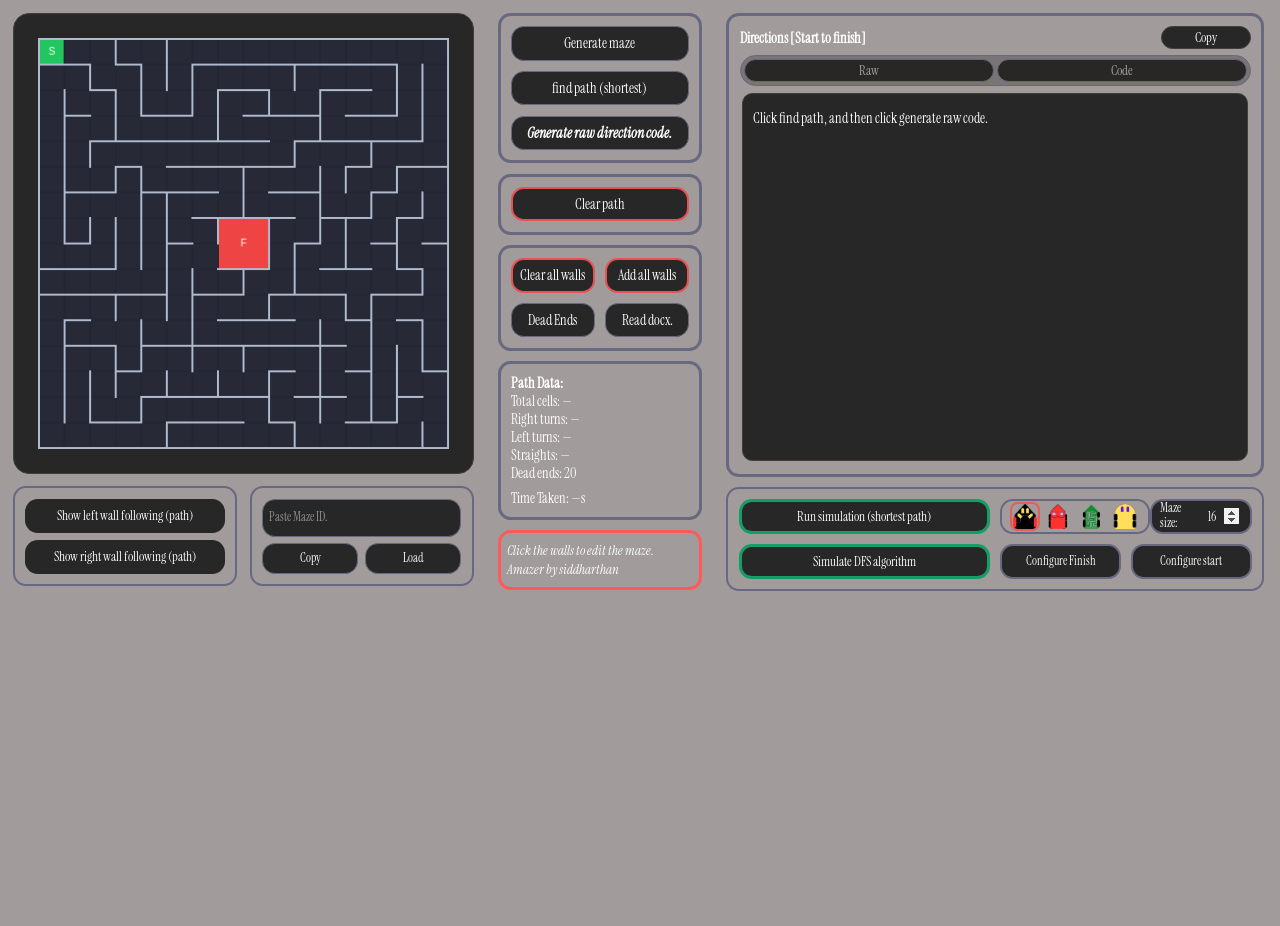
==== commit 0cbb3a78: "(commit90) Fixed the Maze size changing function." ====
--- a/index.html
+++ b/index.html
@@ -296,10 +296,12 @@
             background: transparent;
             border: none;
             outline: none;
-            color: #eca221;
+            color: #ffffff;
             font-family: Instrument Serif;
             font-size: 1vw;
             text-align: center;
+            caret-color: transparent;
+            pointer-events: none;
         }
 
         #mazeSizeInput
@@ -312,6 +314,8 @@
         #mazeSizeInput::-webkit-inner-spin-button, #mazeSizeInput::-webkit-outer-spin-button
         {
             opacity: 1;
+            pointer-events: all;
+            cursor: pointer;
         }
 
         .mouse-options
@@ -430,7 +434,6 @@
                     <!-- <button onclick="" style="width: 100%; font-size: 1vw; border: 2px solid #686981; color: #ffffff; background:#27272700; height: 2.7vw; border-radius: 1vw;">Maze size:</button> -->
                      <div style = "display:flex; gap:0.8;">
                      <div class="mouseSelect" style="flex:1;">
-                        <span>Select mouse:</span>
                         <div class="mouse-options">
                             <img src="photos/mice_images/mousev3.png" class="mouse-option active" onclick="selectMouse(0)">
                             <img src="photos/mice_images/mousev4.png" class="mouse-option" onclick="selectMouse(1)">
@@ -444,9 +447,11 @@
                         <input 
                            type="number"
                            id="mazeSizeInput"
-                           min="3"
+                           min="4"
                            max="20"
                            value="16"
+                           onkeydown="return false"
+                           onwheel="this.blur()"
                            onchange="updateMazeSize(this.value)">
                      </div>
                      </div>
@@ -465,8 +470,13 @@
 
     <script>
         let N = 16;
-        const CELL = 26, W = 2;
-        const SZ = N * CELL + W;
+        //let N = parseInt(localStorage.getItem("mazeSize")) || 16;
+        const W = 2;
+        const canvassize = 416 + W;
+        let CELL = Math.floor(416/N);
+        let SZ = N*CELL + W;
+        //const SZ = N * CELL + W;
+
         const cv = document.getElementById('cv');
         cv.width = SZ; cv.height = SZ;
         const ctx = cv.getContext('2d');
@@ -485,8 +495,8 @@
         resize();
         window.addEventListener('resize', resize);
 
-        const hWalls = Array.from({ length: N + 1 }, () => Array(N).fill(true));
-        const vWalls = Array.from({ length: N }, () => Array(N + 1).fill(true));
+        let hWalls = Array.from({ length: N + 1 }, () => Array(N).fill(true));
+        let vWalls = Array.from({ length: N }, () => Array(N + 1).fill(true));
 
         let pathCells = [];
 
@@ -603,7 +613,7 @@
 
         let startCell = [0,0];
 
-        const defaultFinishCells = new Set([[7,7],[7,8],[8,7],[8,8]].map(([r,c]) => r * N + c));
+        //const defaultFinishCells = new Set([[7,7],[7,8],[8,7],[8,8]].map(([r,c]) => r * N + c));
         //const mouseImage = new Image();
         //mouseImage.src = 'photos/Micro-mouse-design-amazer-removebg-preview.png';
         const mouseImages = 
@@ -617,6 +627,14 @@
 
         const mouseImage = new Image();
         mouseImage.src = mouseImages[selectMouseIndex];
+
+        function getDefaultFinishCells()
+        {
+            const fc = Math.floor(N/2) - 1;
+            const fr = Math.floor(N/2) - 1;
+            return new Set([[fr,fc],[fr,fc+1],[fr+1,fc],[fr+1,fc+1]].map(([r,c]) => r * N + c));  
+        }
+        let defaultFinishCells = getDefaultFinishCells();
 
         function selectMouse(index)
         {
@@ -1094,7 +1112,7 @@
                     const lastind = leftFollowPath.length - 1;
                     const mouseX = W + leftFollowPath[lastind][1]*CELL + (CELL-W)/2;
                     const mouseY = W + leftFollowPath[lastind][0]*CELL + (CELL-W)/2;
-                    const mouseSize = 25;
+                    const mouseSize = CELL -2;
 
                     let rotation = 0;
                     if(leftFollowPath.length > 1)
@@ -1322,26 +1340,57 @@
             draw();      
         }
 
-        function updateMazeSize(value)
+        function updateMazeSize(value)  //claude
         {
             value = parseInt(value);
 
             if(isNaN(value)) return;
-            if(value < 3) value = 3;
+            stopDFS = true;
+            if(value < 4) value = 4;
             if(value > 20) value = 20;
-
+            document.getElementById('mazeSizeInput').value = value;
             N = value;
-            location.reload();
+            CELL = Math.floor(416/N);
+            SZ = N * CELL + W;
+
+            cv.width = SZ;
+            cv.height = SZ;
+            resize();
+
+            hWalls = Array.from({ length: N + 1 }, () => Array(N).fill(true));
+            vWalls = Array.from({ length: N }, () => Array(N + 1).fill(true));
+
+            startCell = [0,0];
+            pathCells = [];
+            leftFollowPath = [];
+            defaultFinishCells = getDefaultFinishCells();
+            isanimating = false;
+            animationPathind = 0;
+            //stopDFS= false;
+            configuringFinishCells = false;
+            configuringStartCell = false;
+
+            const fc = Math.floor(N / 2) -1;
+            const fr = Math.floor(N / 2) -1;
+
+            finishCells = new Set([[fr,fc],[fr,fc+1],[fr+1,fc],[fr+1,fc+1]].map(([r,c]) => r * N + c));
+            usingCustomFinish = false;
+
+            resetStats();
+            generate();
+            //localStorage.setItem("mazeSize", value);
+            //location.reload();
         }
 
         function lockFinishWalls() 
         {
-            hWalls[7][7] = true; hWalls[7][8] = true;
-            hWalls[9][7] = true; hWalls[9][8] = true;
-            vWalls[7][7] = true; vWalls[7][9] = true;
-            vWalls[8][7] = true; vWalls[7][7] = true;
-            hWalls[8][7] = false; hWalls[8][8] = false;
-            vWalls[7][8] = false; vWalls[8][8] = false;
+            // hWalls[7][7] = true; hWalls[7][8] = true;
+            // hWalls[9][7] = true; hWalls[9][8] = true;
+            // vWalls[7][7] = true; vWalls[7][9] = true;
+            // vWalls[8][7] = true; vWalls[7][7] = true;
+            // hWalls[8][7] = false; hWalls[8][8] = false;
+            // vWalls[7][8] = false; vWalls[8][8] = false;
+            lockCustomFinishWalls();
         }
 
         function getFinishedborders()
@@ -1396,7 +1445,7 @@
             }
             const stack = [[startCell[0], startCell[1]]];
             visited[startCell[0]][startCell[1]] = true;
-            leftFollowPath.push([startCell[0], startCell[1]]);
+            //eftFollowPath.push([startCell[0], startCell[1]]);
             const dirs = [[0, 1], [1, 0], [0, -1], [-1, 0]];
 
             while (stack.length) {
@@ -1739,7 +1788,7 @@
         }
         // maze id [base64]
 
-
+        document.getElementById('mazeSizeInput').value = N; 
         finishCells = new Set(defaultFinishCells);
         usingCustomFinish = false;
         generate();
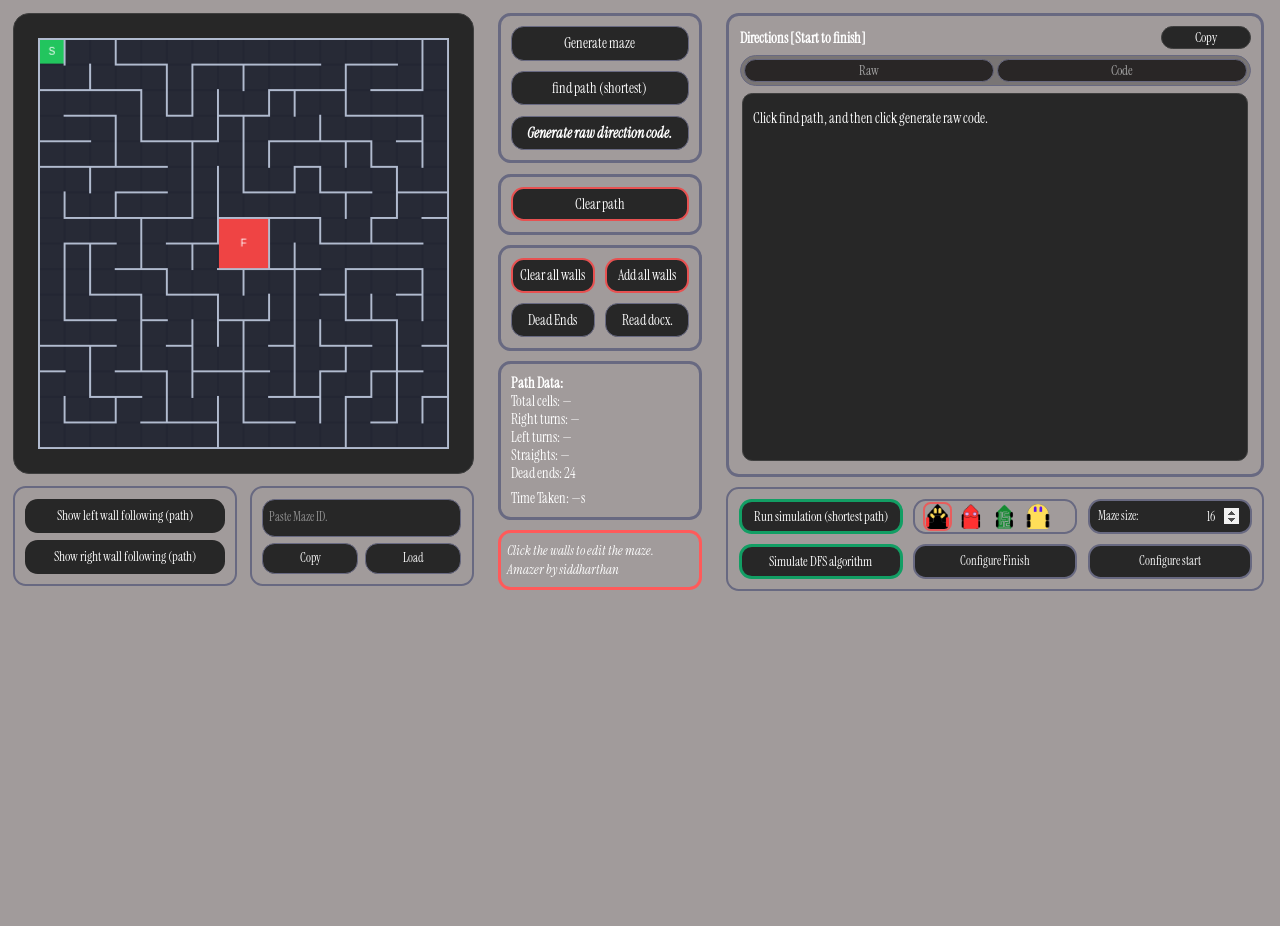
==== commit ffa0be25: "(commit91) Fixed the maze id copy/load function to work even when the maze size / finish / start is " ====
--- a/index.html
+++ b/index.html
@@ -429,10 +429,10 @@
            </div>
 
            <div class="bottom-box" style="flex: 0; width: 42vw;">
-               <div style="display: grid; grid-template-columns: 1fr 1fr; gap: 0.8vw;">
+               <div style="display: grid; grid-template-columns: 1fr 1fr 1fr; gap: 0.8vw;">
                     <button onclick="runPathAnime(); stopDFS = true;" style="width: 100%; font-size: 1vw; border: 3px solid #129e64; color: #ffffff; background:#272727; height: 2.7vw; border-radius: 1vw;">Run simulation (shortest path)</button>
                     <!-- <button onclick="" style="width: 100%; font-size: 1vw; border: 2px solid #686981; color: #ffffff; background:#27272700; height: 2.7vw; border-radius: 1vw;">Maze size:</button> -->
-                     <div style = "display:flex; gap:0.8;">
+                     <!-- <div style = "display:flex; gap:0.8;"> -->
                      <div class="mouseSelect" style="flex:1;">
                         <div class="mouse-options">
                             <img src="photos/mice_images/mousev3.png" class="mouse-option active" onclick="selectMouse(0)">
@@ -453,15 +453,13 @@
                            onkeydown="return false"
                            onwheel="this.blur()"
                            onchange="updateMazeSize(this.value)">
-                     </div>
-                     </div>
-
+                    </div>
                     <button onclick="simulateBFS()" style="width: 100%; font-size: 1vw; border: 3px solid #129e64; color: #ffffff; background:#272727; height: 2.7vw; border-radius: 1vw;">Simulate DFS algorithm</button>
                     <!-- <button onclick="toggleConfigureFinishCells(); resetStats();" style="width: 100%; font-size: 1vw; border: 2px solid #686981; color: #ffffff; background:#272727; height: 2.7vw; border-radius: 1vw;" id="configFinishBtn">Configure finish cells.</button>f -->
-                    <div style="display:flex; gap:0.8vw;">
+                    <!-- <div style="display:flex; gap:0.8vw;"> -->
                         <button onclick="toggleConfigureFinishCells(); resetStats();" style="flex:1; font-size: 0.9vw; border: 2px solid #686981; color: #ffffff; background: #272727; height: 2.7vw; border-radius: 1vw;" id ="configFinishBtn">Configure Finish</button>
                         <button onclick="toggleConfigureStartCell(); resetStats();" style="flex:1; font-size: 0.9vw; border: 2px solid #686981; color: #ffffff; background:#272727; height: 2.7vw; border-radius: 1vw;" id="configStartBtn">Configure start</button>
-                    </div> 
+                    <!-- </div>  -->
                 </div>
             </div> 
        </div>
@@ -1680,6 +1678,7 @@
 
             state += '|';
             state += Array.from(finishCells).join(',');
+            state += '|' + N;
 
             return btoa(state);
         }
@@ -1689,7 +1688,25 @@
             try
             {
                 const decoded = atob(encoded);
-                const [state, finishPart] = decoded.split('|');
+                const [state, finishPart, sizePart] = decoded.split('|');
+
+                if(sizePart)
+                {
+                    const loadedN = parseInt(sizePart);
+                    if(!isNaN(loadedN) && loadedN !== N)
+                    {
+                        N = loadedN;
+                        CELL = Math.floor(416/N);
+                        SZ = N * CELL + W;
+                        cv.width = SZ;
+                        cv.height = SZ;
+                        resize();
+                        hWalls = Array.from({ length: N + 1}, () => Array(N).fill(true));
+                        vWalls = Array.from({ length: N}, () => Array(N + 1).fill(true));
+                        defaultFinishCells = getDefaultFinishCells();
+                        document.getElementById('mazeSizeInput').value = N;
+                    }
+                }
 
                 let idx = 0;
 
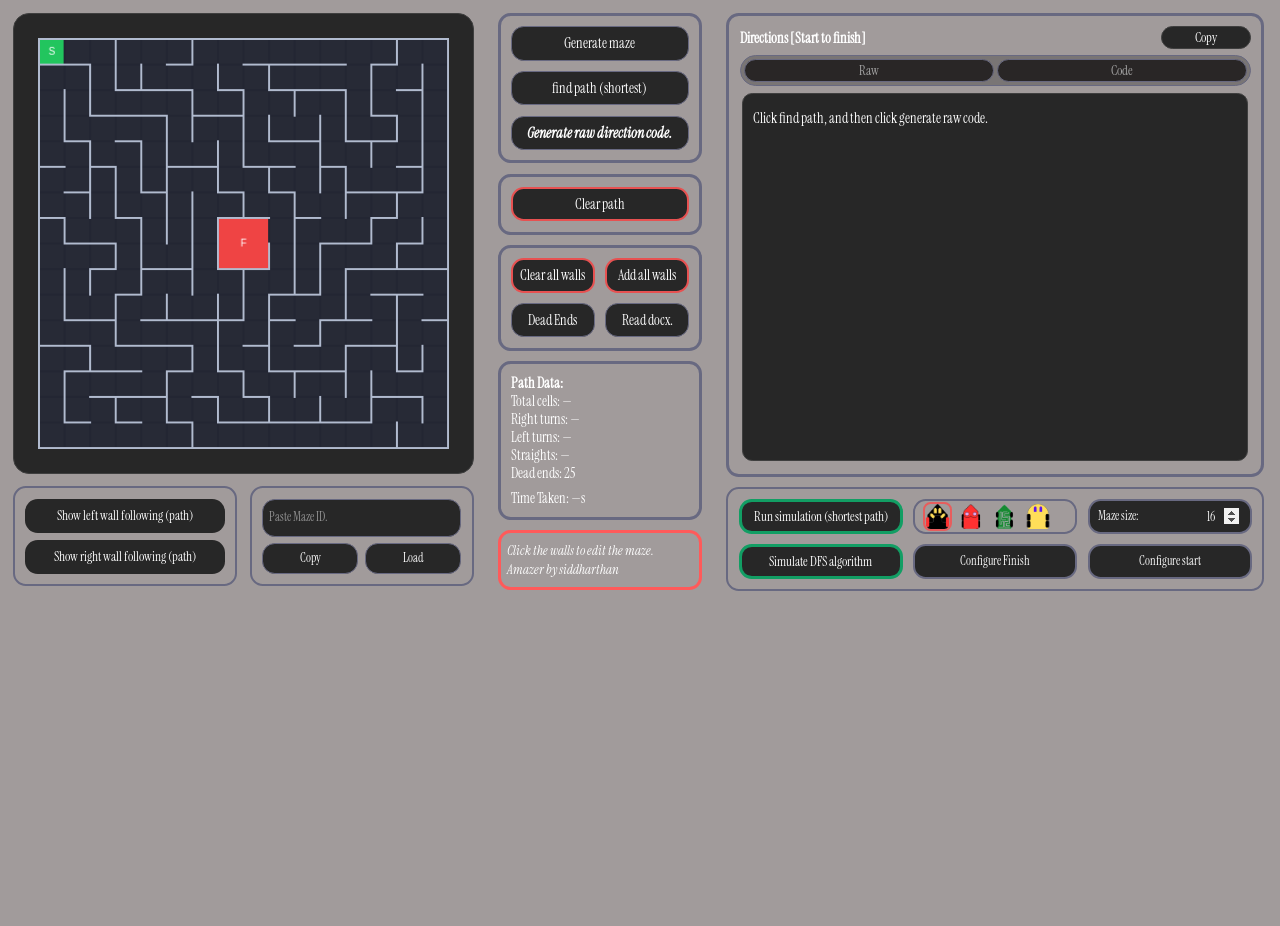
==== commit 6e038837: "(commit92) Added speed-control.js to add a function "buttun" which a user can click to adjust the sp" ====
--- a/index.html
+++ b/index.html
@@ -358,6 +358,7 @@
        <div style="display: flex; flex-direction: column; gap: 1vw;">
         <div class="box">
             <canvas id="cv"></canvas>
+            <button id="speedBtn" style="display: none;">Speed</button>
         </div>
         <div style="display: flex; flex-direction: row; gap: 1vw;">
             <div class="bottom-box" style="flex: 1;">
@@ -885,7 +886,8 @@
                 //  stack.push([nr,nc]);
                 // }
                 draw();
-                setTimeout(DFSstep, 160);
+                setTimeout(DFSstep, getDfsDelay()); 
+                DFSstep();
             }
           DFSstep();
         }
@@ -1809,6 +1811,8 @@
         finishCells = new Set(defaultFinishCells);
         usingCustomFinish = false;
         generate();
+    
     </script>
+    <script src="speed-control.js"></script>
 </body>
 </html>
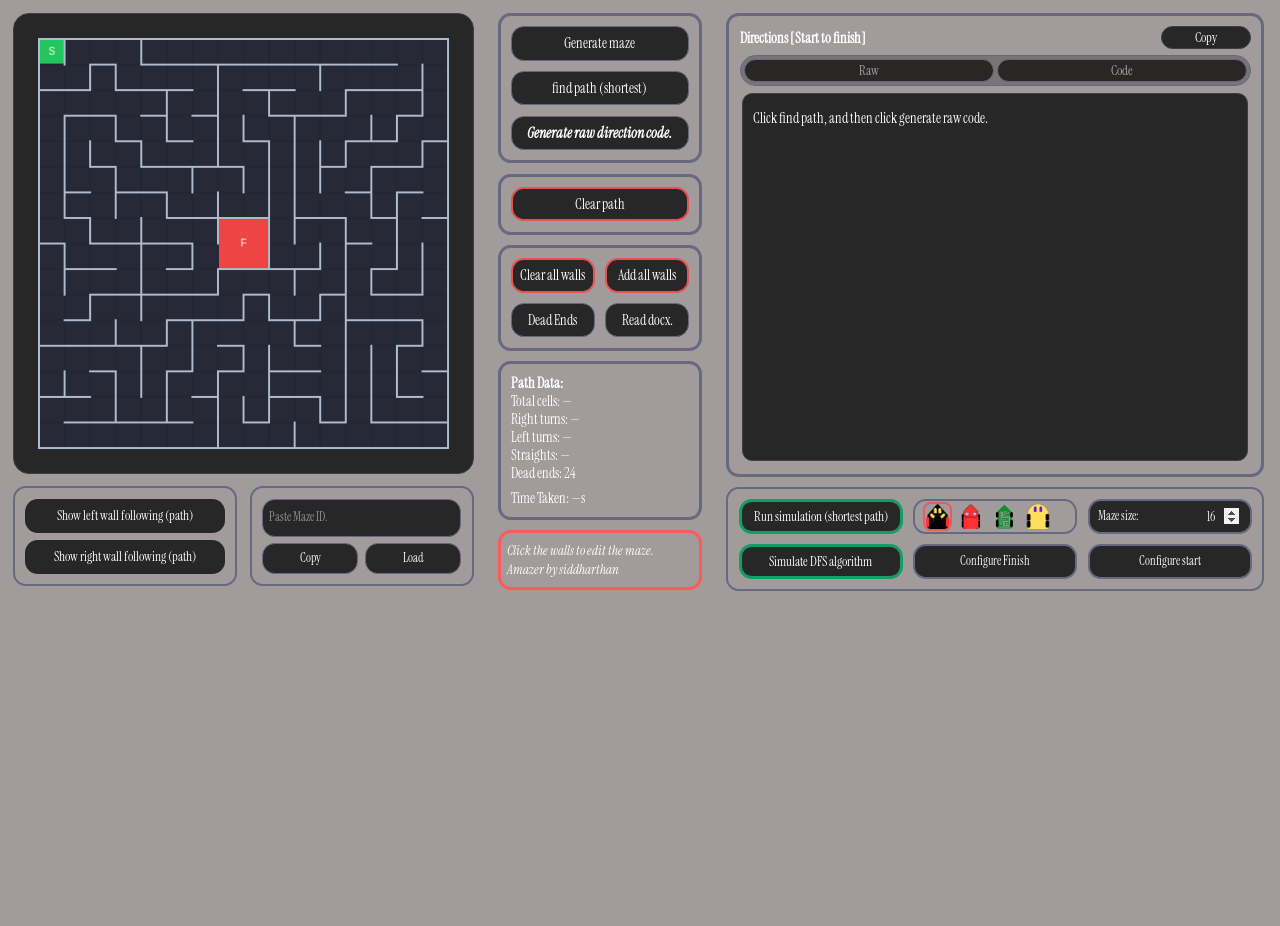
==== commit 4697dcca: "(commit93) Disabled the speed control function" ====
--- a/index.html
+++ b/index.html
@@ -358,7 +358,6 @@
        <div style="display: flex; flex-direction: column; gap: 1vw;">
         <div class="box">
             <canvas id="cv"></canvas>
-            <button id="speedBtn" style="display: none;">Speed</button>
         </div>
         <div style="display: flex; flex-direction: row; gap: 1vw;">
             <div class="bottom-box" style="flex: 1;">
@@ -886,8 +885,7 @@
                 //  stack.push([nr,nc]);
                 // }
                 draw();
-                setTimeout(DFSstep, getDfsDelay()); 
-                DFSstep();
+                setTimeout(DFSstep, 160);
             }
           DFSstep();
         }
@@ -1811,8 +1809,6 @@
         finishCells = new Set(defaultFinishCells);
         usingCustomFinish = false;
         generate();
-    
     </script>
-    <script src="speed-control.js"></script>
 </body>
 </html>
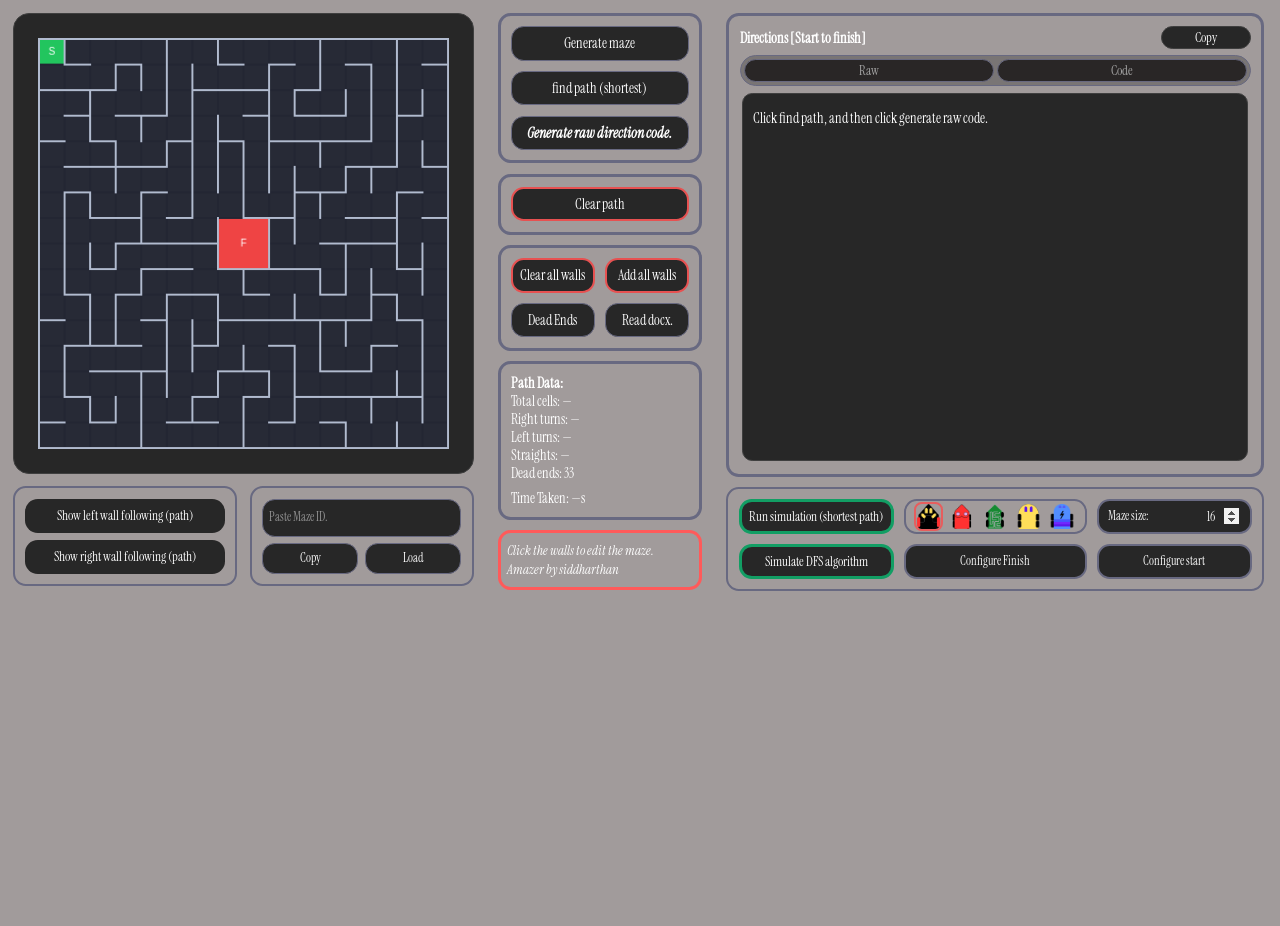
==== commit 2458bbf3: "(commit94) Added +1 mouse." ====
--- a/index.html
+++ b/index.html
@@ -52,7 +52,7 @@
         button 
         {
             width: 100%;
-            height: 2.7vw; /* adjusted================================= */
+            height: 2.7vw; /* adjusted */
 
 
             margin-right: 0;
@@ -418,6 +418,7 @@
              <div style="display:flex; justify-content:space-between; align-items:center;">
                  <b>Directions [Start to finish]</b>
                  <button class="copy-btn" onclick="copyDirections()">Copy</button>
+                 <!-- <button class="copy-btn" onclick="copyDirections()">musi</button> -->
              </div>
              <div class="dir-toggle">
                 <button class="toggle-btn active" id="btnRaw" onclick= "switchMode('raw')">Raw</button>
@@ -435,10 +436,11 @@
                      <!-- <div style = "display:flex; gap:0.8;"> -->
                      <div class="mouseSelect" style="flex:1;">
                         <div class="mouse-options">
-                            <img src="photos/mice_images/mousev3.png" class="mouse-option active" onclick="selectMouse(0)">
-                            <img src="photos/mice_images/mousev4.png" class="mouse-option" onclick="selectMouse(1)">
-                            <img src="photos/mice_images/mousev2.png" class="mouse-option" onclick="selectMouse(2)">
-                            <img src="photos/mice_images/mousev1.png" class="mouse-option" onclick="selectMouse(3)">
+                            <img src="photos/mice_images/new/mousev3.png" class="mouse-option active" onclick="selectMouse(0)">
+                            <img src="photos/mice_images/new/mousev4.png" class="mouse-option" onclick="selectMouse(1)">
+                            <img src="photos/mice_images/new/mousev2.png" class="mouse-option" onclick="selectMouse(2)">
+                            <img src="photos/mice_images/new/mousev1.png" class="mouse-option" onclick="selectMouse(3)">
+                            <img src="photos/mice_images/new/mousev5.png" class="mouse-option" onclick="selectMouse(4)">
                         </div>
                      </div>
 
@@ -616,10 +618,11 @@
         //mouseImage.src = 'photos/Micro-mouse-design-amazer-removebg-preview.png';
         const mouseImages = 
         [
-            'photos/mice_images/mousev3.png',
-            'photos/mice_images/mousev4.png',
-            'photos/mice_images/mousev2.png',
-            'photos/mice_images/mousev1.png'
+            'photos/mice_images/new/mousev3.png',
+            'photos/mice_images/new/mousev4.png',
+            'photos/mice_images/new/mousev2.png',
+            'photos/mice_images/new/mousev1.png',
+            'photos/mice_images/new/mousev5.png'
         ];
         let selectMouseIndex = 0;
 
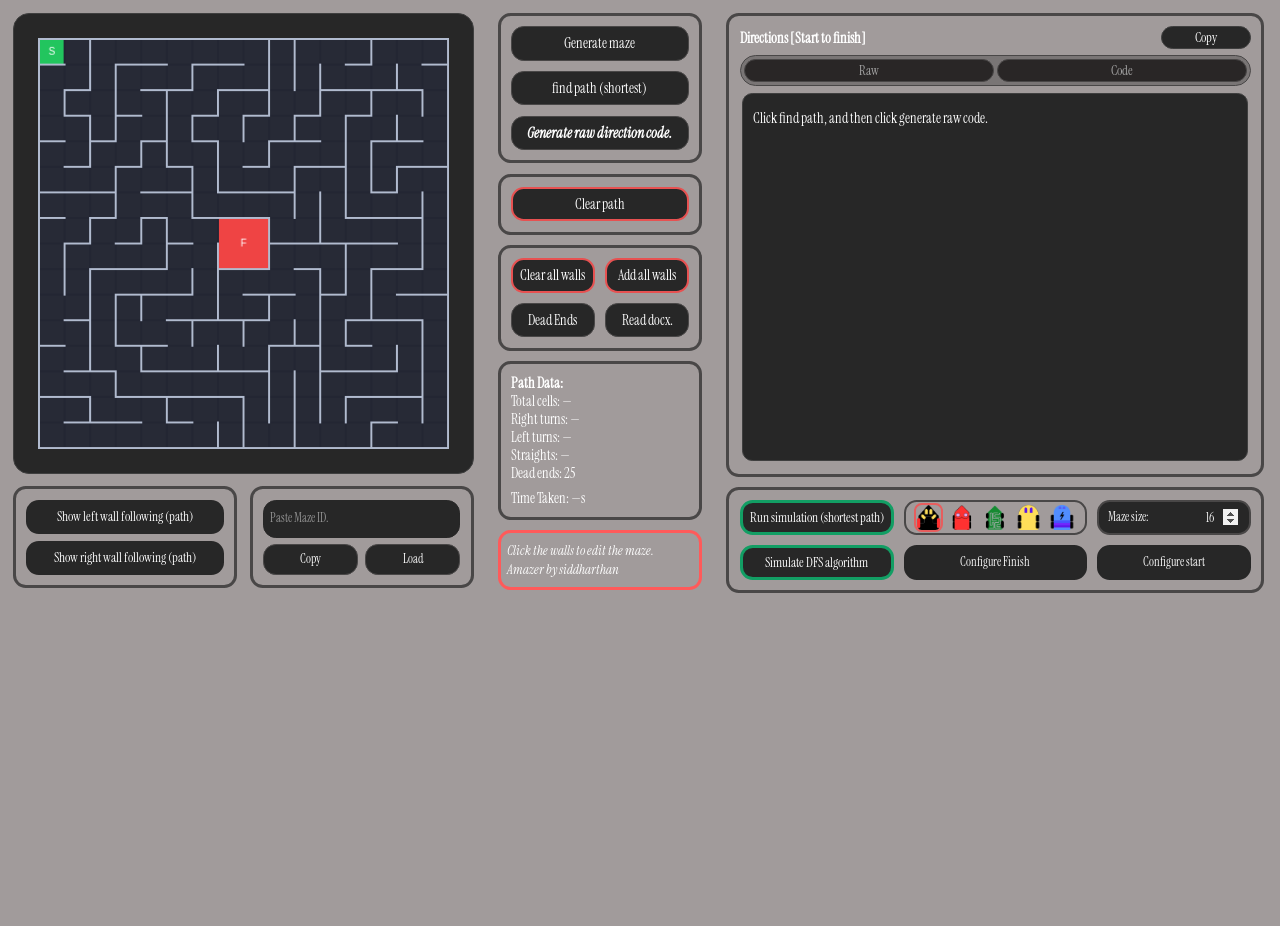
==== commit 0901bf8c: "(commit95) Made some polishing, color changes, readme update." ====
--- a/index.html
+++ b/index.html
@@ -44,7 +44,7 @@
             display: flex;
             flex-direction: column;
             gap: 0.8vw;
-            border: 3px solid #686981;
+            border: 3px solid #494747;
             border-radius: 1vw;
             padding: 0.8vw;
         }
@@ -60,7 +60,7 @@
             color: rgb(255, 255, 255);
             font-size: 1.1vw;
             font-family: Instrument Serif; 
-            border: 1px solid #686981;
+            border: 1px solid #494747;
             background: #272727;
         }
 
@@ -91,7 +91,7 @@
             color: #ffffff;
             font-family: Instrument Serif;
             font-size: 1.1vw;
-            border: 3px solid #686981;
+            border: 3px solid #494747;
             border-radius: 1vw;
             padding: 0.8vw;
             /* display: flex; */
@@ -102,7 +102,7 @@
             color: #ffffff;
             font-family: Instrument Serif;
             font-size: 1.1vw;
-            border: 3px solid #686981;
+            border: 3px solid #494747;
             border-radius: 1vw;
             padding: 0.8vw;
             width: 42vw;
@@ -122,7 +122,7 @@
             display:flex;
             background: #30303059;
             border-radius: 20px;
-            border: 1px solid #686981;
+            border: 1px solid #494747;
             padding: 3px;
             gap: 3px;
             margin-top: 0.5vw;
@@ -134,7 +134,7 @@
             height: 1.8vw;
             font-size: 1vw;
             border-radius: 20px;
-            border: 1px solid #686981;
+            border: 1px solid #494747;
             background:#292626;
             color: #aaaaaafb;
             cursor: pointer;
@@ -189,7 +189,7 @@
             width: auto;
             height: auto;
             border-radius: 1vw;
-            border: 2px solid #686981;
+            border: 3px solid #494747;
             background: #27272700;
             color: #ffffff;
             font-family: Instrument Serif;
@@ -227,7 +227,7 @@
             flex: 1;
             padding: 0.5vw;
             background: #272727;
-            border: 1px solid #686981;
+            border: 1px solid #494747;
             border-radius: 1vw;
             color: #ffffff;
             font-family: Instrument Serif;
@@ -243,7 +243,7 @@
             height: 2.4vw ;
             padding: 0 0.8vw;
             background:#272727;
-            border: 1px solid #686981;
+            border: 1px solid #494747;
             border-radius:1vw;
             color: #ffffff;
             font-size: 0.9vw;
@@ -262,7 +262,7 @@
            height: auto;
            min-height: 2.7vw;
            max-height: 2.7vw;
-           border: 2px solid #686981;
+           border: 2px solid #494747;
            border-radius: 1vw;
            display: flex;
            align-items:center;
@@ -278,7 +278,7 @@
         {
             flex:1;
             height: 2.7vw;
-            border: 2px solid #686981;
+            border: 2px solid #494747;
             border-radius: 1vw;
             display: flex;
             align-items: center;
@@ -366,7 +366,7 @@
                 <!-- <button onclick="runPathAnime()" style="width: 100%; font-size: 1vw; border: none; color: #ffffff; background:#272727; ">Run simulation (shortest path)</button> -->
             </div>
             <div class="bottom-box" style="flex: 1;">
-                <input type="text" id="mazeIdInput" placeholder="Paste Maze ID." style="width: 100%; padding: 0.5vw; background: #272727; border: 1px solid #686981; border-radius: 1vw; color: #ffffff; font-family: Instrument Serif; font-size: 0.9vw; box-sizing: border-box;">
+                <input type="text" id="mazeIdInput" placeholder="Paste Maze ID." style="width: 100%; padding: 0.5vw; background: #272727; border: 1px solid #272727; border-radius: 1vw; color: #ffffff; font-family: Instrument Serif; font-size: 0.9vw; box-sizing: border-box;">
                 <div style="display: flex; gap: 0.5vw; border-radius: 1vw;">
                     <button class="mazebtn" onclick="copymazeID()" style="flex: 1;">Copy</button>
                     <button class="mazebtn" onclick="loadmazeID()" style="flex: 1;">Load</button>
@@ -432,7 +432,7 @@
            <div class="bottom-box" style="flex: 0; width: 42vw;">
                <div style="display: grid; grid-template-columns: 1fr 1fr 1fr; gap: 0.8vw;">
                     <button onclick="runPathAnime(); stopDFS = true;" style="width: 100%; font-size: 1vw; border: 3px solid #129e64; color: #ffffff; background:#272727; height: 2.7vw; border-radius: 1vw;">Run simulation (shortest path)</button>
-                    <!-- <button onclick="" style="width: 100%; font-size: 1vw; border: 2px solid #686981; color: #ffffff; background:#27272700; height: 2.7vw; border-radius: 1vw;">Maze size:</button> -->
+                    <!-- <button onclick="" style="width: 100%; font-size: 1vw; border: 2px solid #272727; color: #ffffff; background:#27272700; height: 2.7vw; border-radius: 1vw;">Maze size:</button> -->
                      <!-- <div style = "display:flex; gap:0.8;"> -->
                      <div class="mouseSelect" style="flex:1;">
                         <div class="mouse-options">
@@ -457,10 +457,10 @@
                            onchange="updateMazeSize(this.value)">
                     </div>
                     <button onclick="simulateBFS()" style="width: 100%; font-size: 1vw; border: 3px solid #129e64; color: #ffffff; background:#272727; height: 2.7vw; border-radius: 1vw;">Simulate DFS algorithm</button>
-                    <!-- <button onclick="toggleConfigureFinishCells(); resetStats();" style="width: 100%; font-size: 1vw; border: 2px solid #686981; color: #ffffff; background:#272727; height: 2.7vw; border-radius: 1vw;" id="configFinishBtn">Configure finish cells.</button>f -->
+                    <!-- <button onclick="toggleConfigureFinishCells(); resetStats();" style="width: 100%; font-size: 1vw; border: 2px solid #272727; color: #ffffff; background:#272727; height: 2.7vw; border-radius: 1vw;" id="configFinishBtn">Configure finish cells.</button>f -->
                     <!-- <div style="display:flex; gap:0.8vw;"> -->
-                        <button onclick="toggleConfigureFinishCells(); resetStats();" style="flex:1; font-size: 0.9vw; border: 2px solid #686981; color: #ffffff; background: #272727; height: 2.7vw; border-radius: 1vw;" id ="configFinishBtn">Configure Finish</button>
-                        <button onclick="toggleConfigureStartCell(); resetStats();" style="flex:1; font-size: 0.9vw; border: 2px solid #686981; color: #ffffff; background:#272727; height: 2.7vw; border-radius: 1vw;" id="configStartBtn">Configure start</button>
+                        <button onclick="toggleConfigureFinishCells(); resetStats();" style="flex:1; font-size: 0.9vw; border: 2px solid #272727; color: #ffffff; background: #272727; height: 2.7vw; border-radius: 1vw;" id ="configFinishBtn">Configure Finish</button>
+                        <button onclick="toggleConfigureStartCell(); resetStats();" style="flex:1; font-size: 0.9vw; border: 2px solid #272727; color: #ffffff; background:#272727; height: 2.7vw; border-radius: 1vw;" id="configStartBtn">Configure start</button>
                     <!-- </div>  -->
                 </div>
             </div> 
@@ -1214,9 +1214,9 @@
                     finishCells = new Set(defaultFinishCells);
                 }
                 //document.getElementById('configFinishBtn').style.background = '#27272700';
-                //document.getElementById('configFinishBtn').style.border = '2px solid #686981';
+                //document.getElementById('configFinishBtn').style.border = '2px solid #272727';
                 btn.style.background = '#272727';
-                btn.style.border = '2px solid #686981';
+                btn.style.border = '2px solid #272727';
                 btn.textContent = 'Configure finish cells.';
             }
             else                                                                  //start
@@ -1228,7 +1228,7 @@
                 //document.getElementById('configFinishBtn').style.background = '#2b7a0f';
                 //document.getElementById('configFinishBtn').style.border = '2px solid #4ade80';
                 btn.style.background = '#fc444477';
-                btn.style.border = '2px solid #686981';
+                btn.style.border = '2px solid #272727';
                 btn.textContent = 'Click again to implement';
             }
             draw();
@@ -1270,7 +1270,7 @@
             finishCells = new Set(defaultFinishCells);
             configuringFinishCells = false;
             document.getElementById('configFinishBtn').style.background = '#27272700';
-            document.getElementById('configFinishBtn').style.border = '2px solid #686981';
+            document.getElementById('configFinishBtn').style.border = '2px solid #272727';
             draw();
         }
 
@@ -1283,7 +1283,7 @@
                 configuringStartCell = false;
 
                 btn.style.background = '#272727';
-                btn.style.border = '2px solid #686981';
+                btn.style.border = '2px solid #272727';
                 btn.textContent = 'Configure start'
             }
             else
@@ -1300,7 +1300,7 @@
                 startCell = [-1, -1]
 
                 btn.style.background = '#22c55e55';
-                btn.style.border = '2px solid #686981';
+                btn.style.border = '2px solid #272727';
                 btn.textContent = 'Click a cell';
             }
             draw();
@@ -1587,7 +1587,7 @@
                         const btn = document.getElementById('configStartBtn');
 
                         btn.style.background = '#272727';
-                        btn.style.border = '2px solid #686981';
+                        btn.style.border = '2px solid #272727';
                         btn.textContent = 'Configure start'
 
                         // draw();
@@ -1808,7 +1808,7 @@
         }
         // maze id [base64]
 
-        document.getElementById('mazeSizeInput').value = N; 
+        document.getElementById('mazeSizeInput').value = N;
         finishCells = new Set(defaultFinishCells);
         usingCustomFinish = false;
         generate();
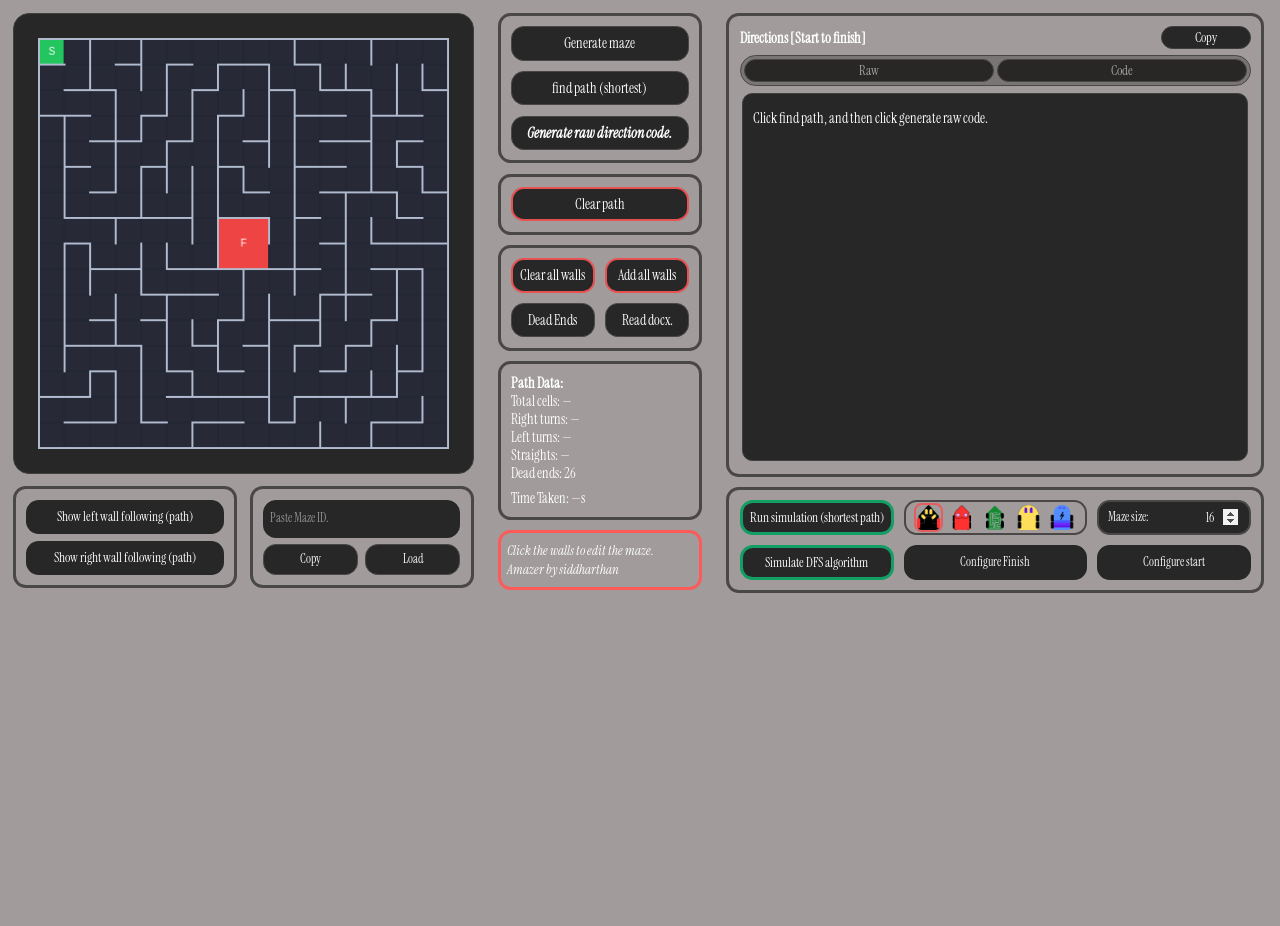
==== commit c2c68182: "(commit98) Readme updtae, mentioned AI use." ====
--- a/index.html
+++ b/index.html
@@ -660,7 +660,7 @@
 
             isanimating = true;
             animationPathind = 0;
-            const animeSpeed = 48;
+            const animeSpeed = 40;
 
             function animateStep()
             {
@@ -1285,6 +1285,11 @@
                 btn.style.background = '#272727';
                 btn.style.border = '2px solid #272727';
                 btn.textContent = 'Configure start'
+
+                ctx.fillStyle = '#ffffff';
+                ctx.font = '16px Instrument Serif';
+                ctx.textAlign = 'center';
+                ctx.fillText('Select your finish cells', SZ / 2, 20);
             }
             else
             {
